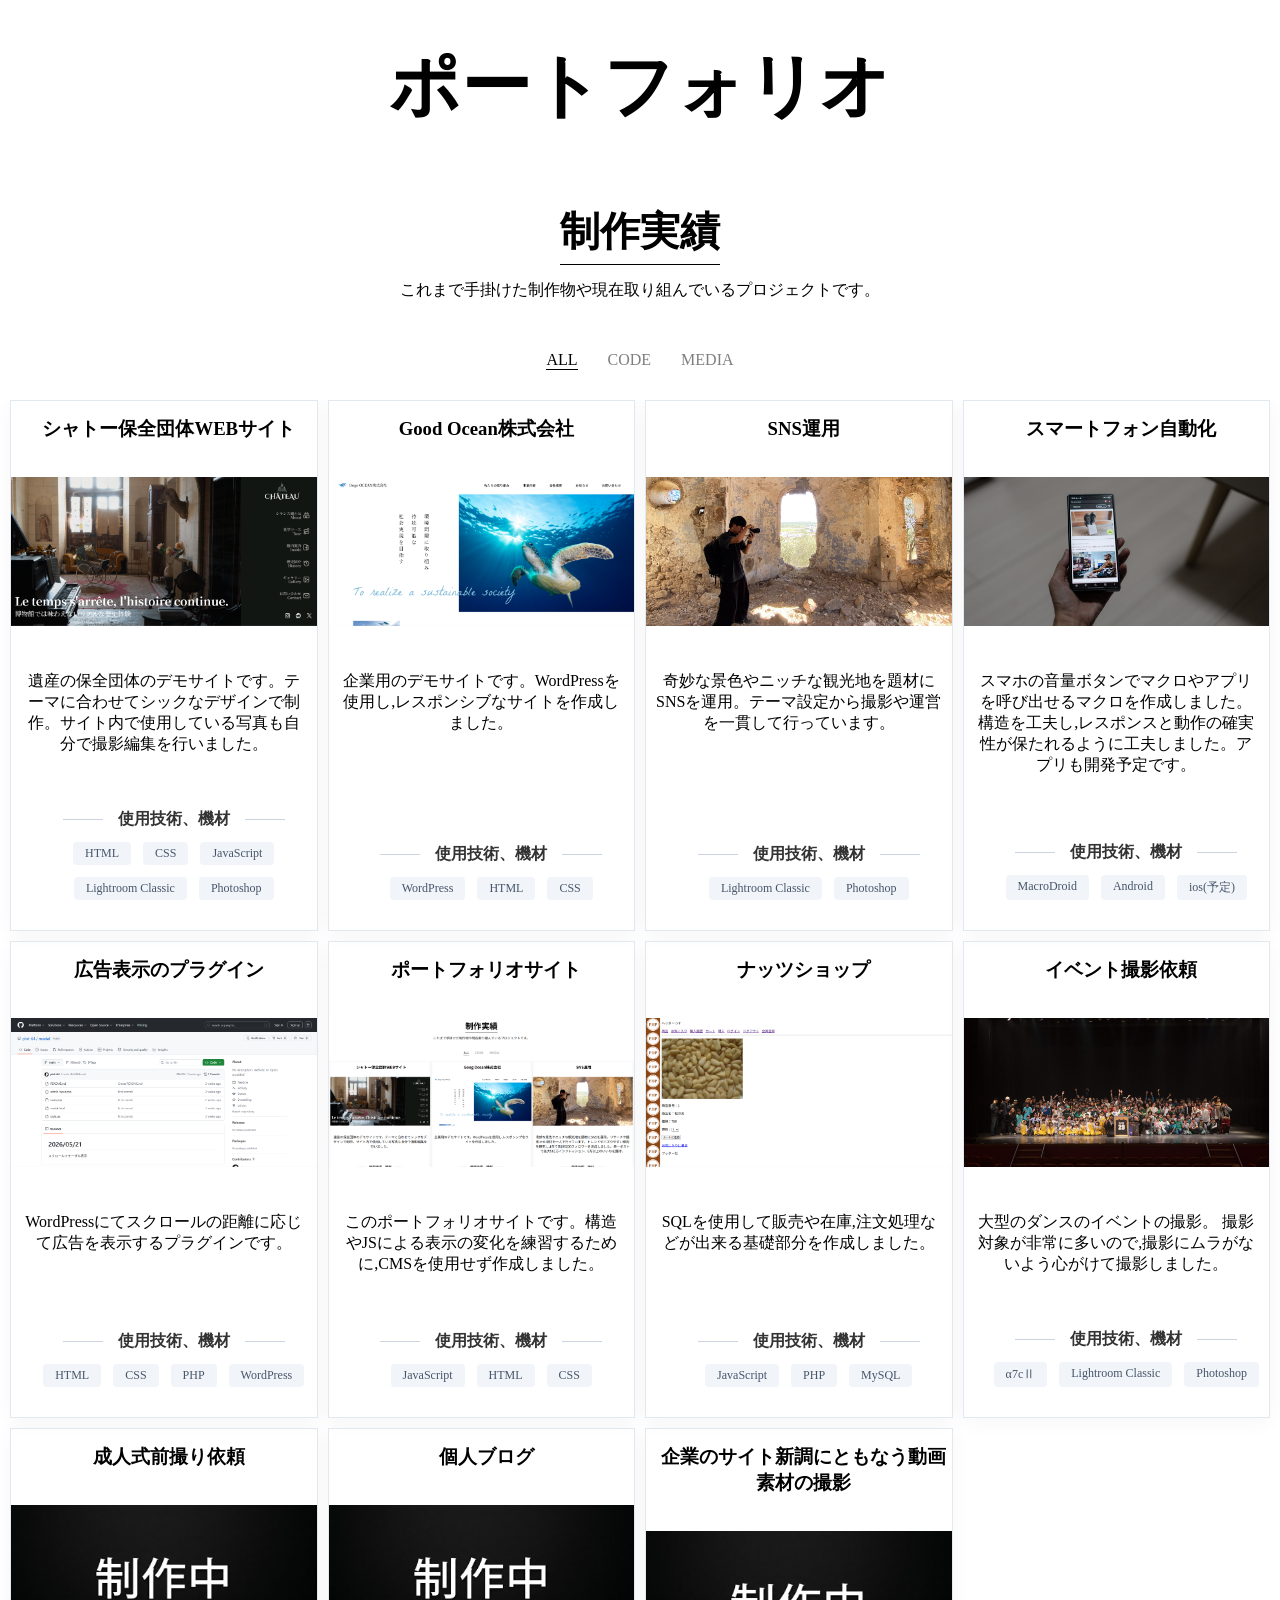
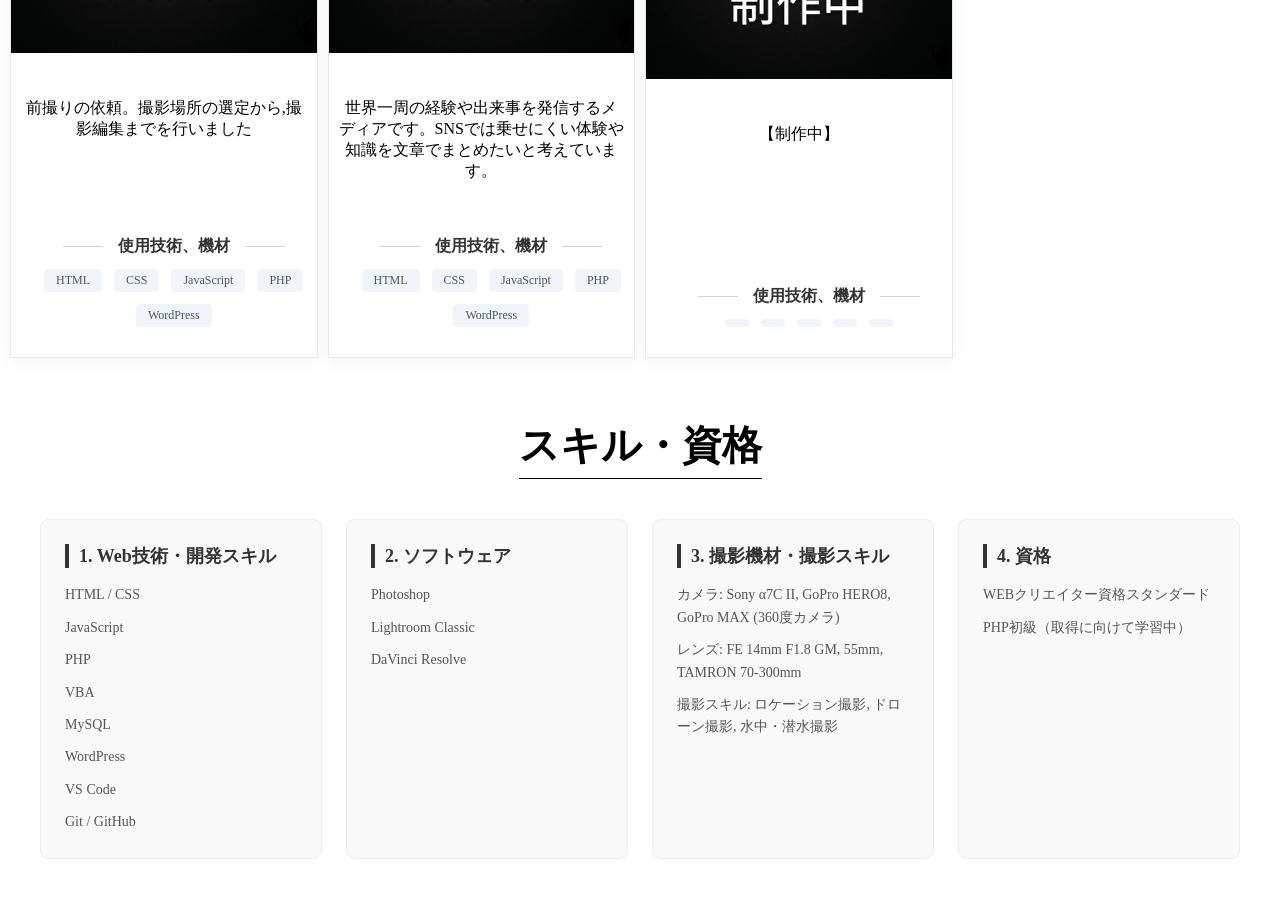
==== index.html @ 8b58122e "k" ====
<!DOCTYPE html>
<html lang="ja">
<head>
  <meta charset="UTF-8">
  <meta name="viewport" content="width=device-width, initial-scale=1.0">
  <title>Document</title>
  <link rel="stylesheet" href="style.css">
  <script src="main.js" defer></script>
</head>
<body>
  <!----------------
      ヒーロー
  ----------------->
  <section class="hero">
    <h1>ポートフォリオ</h1>
  </section>
  <!----------------
      ワークス   .works
  ----------------->
  <section class="works">
    <h2>制作実績</h2>
    <p>これまで手掛けた制作物や現在取り組んでいるプロジェクトです。</p>
    <div class="works-container">


      <!-- ナビエリア --> 
      <nav>
        <ul>
          <li><button class="is-active" id="js-button-all" type="button">ALL</button></li>
          <li><button id="js-button-code" type="button">CODE</button></li>
          <li><button id="js-button-media" type="button">MEDIA</button></li>
        </ul>
      </nav>
  
  
      <!--ワークスアイテムエリア-->
      <!-- 将来的に一個変更したらすべての構造が変わるようにしてぇ 多分出来そう -->
       <!-- アーティクルの連続じゃなくて構造1つにそれぞれの情報代入方式 -->
      <div class="works-grid">
  
        <!-- ------------------------------------------- -->
        <article class="works-item js-code js-media">
          <h3 class="works-title">シャトー保全団体WEBサイト</h3>
          <img class="item-img" src="images/works/城保全.png" alt="">
          <div class="textbox">
            <p class="works-info">遺産の保全団体のデモサイトです。テーマに合わせてシックなデザインで制作。サイト内で使用している写真も自分で撮影編集を行いました。</p>
            <div class="tech-list">
              <h4 class="tech">使用技術、機材</h4>
              <ul>
                <li>HTML</li>
                <li>CSS</li>
                <li>JavaScript</li>
                <li>Lightroom Classic</li>
                <li>Photoshop</li>
              </ul>
            </div>
          </div>
          
          <div class="modal-box">
            <!-- タイトルがくる -->
            <ul class="links">
              <li><a href="https://moodle.work/~kamisaka/castle-homepage/">WEBサイト</a></li>
              <li><a href="https://github.com/plot-64/castle-homepage">GITHUB</a></li>
            </ul>
            <!-- 写真が来る -->
             <div class="modal-info">
              <h4>概要</h4>
              <p>遺産保護団体のデモサイトを作成しました。サイドバーを大きく動かすデザインや,内容に良く合うようシックなデザインを目指しました。</p>
              <h4>制作範囲</h4>
              <p>サイトのコンセプトから構造、デザインや素材の撮影編集まですべて一貫して行いました。構造やJSによる表示の変化を練習するために,CMSを使用せず作成しました。</p>
             </div>
          </div>
        </article>
        <!-- ------------------------------------------- -->
        <!-- ------------------------------------------- -->
        <article class="works-item js-code">
          <h3 class="works-title">Good Ocean株式会社</h3>
          <img class="item-img" src="images/works/GoodOcean.png" alt="">
          <div class="textbox">
            <p class="works-info">企業用のデモサイトです。WordPressを使用し,レスポンシブなサイトを作成しました。</p>
            <div class="tech-list">
              <h4 class="tech">使用技術、機材</h4>
              <ul>
                <li>WordPress</li>
                <li>HTML</li>
                <li>CSS</li>
              </ul>
            </div>
          </div>
          
          <div class="modal-box">
            <!-- タイトルがくる -->
            <ul class="links">
              <li><a href="https://moodle.work/~kamisaka/wp1/">WEBサイト</a></li>
            </ul>
            <!-- 写真が来る -->
            <div class="modal-info">
              <h4>概要</h4>
              <p>ワードプレスを用いて開発しました。</p>
            </div>
          </div>
        </article>
        <!-- ------------------------------------------- -->
        <!-- ------------------------------------------- -->
        <article class="works-item js-media">
          <h3 class="works-title">SNS運用</h3>
          <img class="item-img" src="images/works/SNS.jpg" alt="">
          <div class="textbox">
            <p class="works-info">奇妙な景色やニッチな観光地を題材にSNSを運用。テーマ設定から撮影や運営を一貫して行っています。</p>
            <div class="tech-list">
              <h4 class="tech">使用技術、機材</h4>
              <ul>
                <li>Lightroom Classic</li>
                <li>Photoshop</li>
              </ul>
            </div>
          </div>

          <div class="modal-box">
            <!-- タイトルがくる -->
            <ul class="links">
              <li><a href="https://x.com/ruins_777">X(旧Twitter)</a></li>
              <li><a href="https://www.instagram.com/ruins_777/">インスタグラム</a></li>
              <li><a href="https://www.reddit.com/user/ruins7777/">Reddit（海外圏）</a></li>
            </ul>
            <!-- 写真が来る -->
             <div class="modal-info">
              <h4>概要</h4>
              <p>奇妙な景色やニッチな観光地を題材にSNSを運用。リサーチや撮影から取材を一人で行っています。トレンドやバズりやすい傾向を研究し,1年で累計5000フォロワーを達成しました。単一ポストで最大581万インプレッション、6万以上のいいねを獲得。</p>
             </div>
          </div>
        </article>
        <!-- ------------------------------------------- -->
        <!-- ------------------------------------------- -->
        <article class="works-item js-code">
          <h3 class="works-title">スマートフォン自動化</h3>
          <img class="item-img" src="images/works/スマホ補助.jpg" alt="">
          <div class="textbox">
            <p class="works-info">スマホの音量ボタンでマクロやアプリを呼び出せるマクロを作成しました。構造を工夫し,レスポンスと動作の確実性が保たれるように工夫しました。アプリも開発予定です。</p>
            <div class="tech-list">
              <h4 class="tech">使用技術、機材</h4>
              <ul>
                <li>MacroDroid</li>
                <li>Android</li>
                <li>ios(予定)</li>
              </ul>
            </div>
          </div>

          <div class="modal-box">
            <!-- タイトルがくる -->
            <ul class="links">
              <li><a href="https://github.com/plot-64/android-custom-macro">GitHub</a></li>
            </ul>
            <!-- 写真が来る -->
             <div class="modal-info">
              <h4>概要</h4>
              <p>スマホの音量ボタンの組み合わせで様々な操作ができるマクロを作成しました。合計１４個の命令を設定できます。</p>
              <h4>開発動機</h4>
              <p>以前よりスマホの物理ボタンが音量のみに使われていることにもったいなさを感じていました。ちょうど学んでいたWEB開発での条件分岐や変数の知識を活かして改善できないかと考え作成しました。</p>
              <h4>開発のこだわった点</h4>
              <p>ボタンの押し込み回数を検知するのが非常に難しく、変数を用いながら構造を工夫して作成しました。また入力回数に応じて入力待機フレームを設定することで、レスポンスを劇的に向上させました。</p>
              <h4>今後の開発</h4>
              <p>全体的な挙動の安定化 また,MacroDroid依存からの脱却と、完全単体アプリとしてのストアリリースを目標に開発中です</p>
             </div>
          </div>
        </article>
        <!-- ------------------------------------------- -->
        <!-- ------------------------------------------- -->
        <article class="works-item js-code">
          <h3 class="works-title">広告表示のプラグイン</h3>
          <img class="item-img" src="images/works/広告.png" alt="">
          <div class="textbox">
            <p class="works-info">WordPressにてスクロールの距離に応じて広告を表示するプラグインです。</p>
            <div class="tech-list">
              <h4 class="tech">使用技術、機材</h4>
              <ul>
                <li>HTML</li>
                <li>CSS</li>
                <li>PHP</li>
                <li>WordPress</li>
              </ul>
            </div>
          </div>

          <div class="modal-box">
            <!-- タイトルがくる -->
            <ul class="links">
              <li><a href="https://github.com/plot-64/modal">GitHub</a></li>
            </ul>
            <!-- 写真が来る -->
             <div class="modal-info">
              <h4>概要</h4>
              <p>ワードプレスにて、スクロールした距離と連動して広告が表示されるプラグインです。二度表示されたりしないよう工夫して作成しました。</p>
             </div>
          </div>
        </article>
        <!-- ------------------------------------------- -->
        <!-- ------------------------------------------- -->
        <article class="works-item js-code js-media">
          <h3 class="works-title">ポートフォリオサイト</h3>
          <img class="item-img" src="images/works/ポートフォリオ.png" alt="">
          <div class="textbox">
            <p class="works-info">このポートフォリオサイトです。構造やJSによる表示の変化を練習するために,CMSを使用せず作成しました。</p>
            <div class="tech-list">
              <h4 class="tech">使用技術、機材</h4>
              <ul>
                <li>JavaScript</li>
                <li>HTML</li>
                <li>CSS</li>
              </ul>
            </div>
          </div>
          
          <div class="modal-box">
            <!-- タイトルがくる -->
            <ul class="links">
              <li><a href="https://moodle.work/~kamisaka/wp1/">WEBサイト</a></li>
            </ul>
            <!-- 写真が来る -->
            <div class="modal-info">
              <h4>概要</h4>
              <p>このポートフォリオサイトです。構造やJSによる表示の変化を練習するために,CMSを使用せず作成しました。ポップアップの構造を一つにまとめることで管理しやすいよう工夫しました。制作物が見やすいシンプルなデザインです。</p>
            </div>
          </div>
        </article>
        <!-- ------------------------------------------- -->
        <!-- ------------------------------------------- -->
        <article class="works-item js-code">
          <h3 class="works-title">ナッツショップ</h3>
          <img class="item-img" src="images/works/ナッツショップ.png" alt="">
          <div class="textbox">
            <p class="works-info">SQLを使用して販売や在庫,注文処理などが出来る基礎部分を作成しました。</p>
            <div class="tech-list">
              <h4 class="tech">使用技術、機材</h4>
              <ul>
                <li>JavaScript</li>
                <li>PHP</li>
                <li>MySQL</li>
              </ul>
            </div>
          </div>

          <div class="modal-box">
            <!-- タイトルがくる -->
            <ul class="links">
              <li><a href="https://moodle.work/~kamisaka/shop/chapter7/product.php">WEBサイト</a></li>
            </ul>
            <!-- 写真が来る -->
             <div class="modal-info">
              <h4>概要</h4>
              <p>販売や在庫,注文処理などが出来るサイトです。ログインの構造やカートなどユーザーに合わせて動きが変わるサイトの基礎です。</p>
            </div>
          </div>
        </article>
        <!-- ------------------------------------------- -->
        <!-- ------------------------------------------- -->
        <article class="works-item js-media">
          <h3 class="works-title">イベント撮影依頼</h3>
          <img class="item-img" src="images/works/イベント.jpg" alt="">
          <div class="textbox">
            <p class="works-info">大型のダンスのイベントの撮影。
              撮影対象が非常に多いので,撮影にムラがないよう心がけて撮影しました。</p>
            <div class="tech-list">
              <h4 class="tech">使用技術、機材</h4>
              <ul>
                <li>α7cⅡ</li>
                <li>Lightroom Classic</li>
                <li>Photoshop</li>
              </ul>
            </div>
          </div>

          <div class="modal-box">
            <!-- タイトルがくる -->
            <ul class="links">
              <li><a href="https://moodle.work/~kamisaka/shop/chapter7/product.php">X(旧Twitter)</a></li>
              <li><a href="https://moodle.work/~kamisaka/shop/chapter7/product.php">インスタグラム</a></li>
            </ul>
            <!-- 写真が来る -->
             <div class="modal-info">
              <h4>概要</h4>
              <p>ダンススタジオの発表会 撮影担当</p>
              <h4>工夫</h4>
              <p>参加者300人以上のイベントの撮影を一人で行いました。。なるべく全員に良い写真を届けるため2万枚以上撮影。Lrcにて大量に選定し偏りのないよう納品しました。質と量ともに好評いただき、別スタジオでの依頼も数件いただきました。</p>
              
             </div>
          </div>
        </article>
        <!-- ------------------------------------------- -->
        <!-- ------------------------------------------- -->
        <article class="works-item js-media">
          <h3 class="works-title">成人式前撮り依頼</h3>
          <img class="item-img" src="images/works/制作中.png" alt="">
          <div class="textbox">
            <p class="works-info">前撮りの依頼。撮影場所の選定から,撮影編集までを行いました</p>
            <div class="tech-list">
              <h4 class="tech">使用技術、機材</h4>
              <ul>
                <li>HTML</li>
                <li>CSS</li>
                <li>JavaScript</li>
                <li>PHP</li>
                <li>WordPress</li>
              </ul>
            </div>
          </div>

          <div class="modal-box">
            <!-- タイトルがくる -->
            <ul class="links">
              <li><a href="https://moodle.work/~kamisaka/shop/chapter7/product.php">WEBサイト</a></li>
            </ul>
            <!-- 写真が来る -->
             <div class="modal-info">
              <h4>概要</h4>
              <p></p>
             </div>
          </div>
        </article>
        <!-- ------------------------------------------- -->
        <!-- ------------------------------------------- -->
        <article class="works-item js-code js-media">
          <h3 class="works-title">個人ブログ</h3>
          <img class="item-img" src="images/works/制作中.png" alt="">
          <div class="textbox">
            <p class="works-info">世界一周の経験や出来事を発信するメディアです。SNSでは乗せにくい体験や知識を文章でまとめたいと考えています。</p>
            <div class="tech-list">
              <h4 class="tech">使用技術、機材</h4>
              <ul>
                <li>HTML</li>
                <li>CSS</li>
                <li>JavaScript</li>
                <li>PHP</li>
                <li>WordPress</li>
              </ul>
            </div>
          </div>

          <div class="modal-box">
            <!-- タイトルがくる -->
            <ul class="links">
              <li><a href="https://moodle.work/~kamisaka/shop/chapter7/product.php">X(旧Twitter)</a></li>
              <li><a href="https://moodle.work/~kamisaka/shop/chapter7/product.php">インスタグラム</a></li>
            </ul>
            <!-- 写真が来る -->
             <div class="modal-info">
              <h4>概要</h4>
              <p>制作中</p>
             </div>
          </div>
        </article>
        <!-- ------------------------------------------- -->
         <!-- ------------------------------------------- -->
        <article class="works-item js-media">
          <h3 class="works-title">企業のサイト新調にともなう動画素材の撮影</h3>
          <img class="item-img" src="images/works/制作中.png" alt="">
          <div class="textbox">
            <p class="works-info">【制作中】</p>
            <div class="tech-list">
              <h4 class="tech">使用技術、機材</h4>
              <ul>
                <li></li>
                <li></li>
                <li></li>
                <li></li>
                <li></li>
              </ul>
            </div>
          </div>

          <div class="modal-box">
            <!-- タイトルがくる -->
            <ul class="links">
              <li><a href="https://moodle.work/~kamisaka/shop/chapter7/product.php">X(旧Twitter)</a></li>
              <li><a href="https://moodle.work/~kamisaka/shop/chapter7/product.php">インスタグラム</a></li>
            </ul>
            <!-- 写真が来る -->
             <div class="modal-info">
              <h4>概要</h4>
              <p></p>
             </div>
          </div>
        </article>
        <!-- ------------------------------------------- -->
      </div>
      <!-- ------------------ -->
    </div>
  </section>


  <!----------------
      スキル
  ----------------->
  <section class="skills">
    <h2>スキル・資格</h2>

    <div class="skills-container">

      <div class="skills-item">
        <h3>1. Web技術・開発スキル</h3>
        <ul>
          <li>HTML / CSS</li>
          <li>JavaScript</li>
          <li>PHP</li>
          <li>VBA</li>
          <li>MySQL</li>
          <li>WordPress</li>
          <li>VS Code</li>
          <li>Git / GitHub</li>
        </ul>
      </div>

      <div class="skills-item">
        <h3>2. ソフトウェア</h3>
        <ul>
          <li>Photoshop</li>
          <li>Lightroom Classic</li>
          <li>DaVinci Resolve</li>
        </ul>
      </div>

      <div class="skills-item">
        <h3>3. 撮影機材・撮影スキル</h3>
        <ul>
          <li>カメラ: Sony α7C II, GoPro HERO8, GoPro MAX (360度カメラ)</li>
          <li>レンズ: FE 14mm F1.8 GM, 55mm, TAMRON 70-300mm</li>
          <li>撮影スキル: ロケーション撮影, ドローン撮影, 水中・潜水撮影</li>
        </ul>
      </div>

      <div class="skills-item">
        <h3>4. 資格</h3>
        <ul>
          <li>WEBクリエイター資格スタンダード</li>
          <li>PHP初級（取得に向けて学習中）</li>
        </ul>
      </div>
    </div>
  </section>






<!-- この中に入る -->





<!-- モーダル  情報が入るよ～ -->
<dialog id="js-modal">
    <div class="modal-inner">
      <button id="js-modal-close" type="button">×</button>
      <div id="js-modal-content"><!-- この中に入る --></div>
    </div>
  </dialog>

</body>
</html>
---- style.css ----
/*==================
        全体
====================*/
/* 全部ゆっくり変化でいいやろ */
/* * {
  transition: 1s;
} だめでした*/
/* ボックスの計算 */
*,
*::before,
*::after {
  box-sizing: border-box;
}

/* 余白削除 */
* {
  margin: 0;
  padding: 0;
}

/* 写真は親要素からはみ出ない */
img,
video {
  max-width: 100%;
  height: auto;
  display: block;
}

/* いろんなスタイルとか装飾はいらねー */
/* リストの点（・）を消す */
ul,
ol {
  list-style: none;
}

/* リンクの下線を消し、文字色を親要素に合わせる */
a {
  text-decoration: none;
  color: inherit;
}

/* ボタンのデフォルトの枠線や背景を消す */
button {
  background-color: transparent;
  border: none;
  cursor: pointer;
  outline: none;
  font: inherit; /* 親要素のフォントを継承 */
}

section {
  margin: 0 10px; /*全部に当てたいからセクションで*/
}


h2 {
  font-size: 40px;
}

/* モーダル表示中 背景スクロールを禁止 */
body.no-scroll {
  overflow: hidden;
}
/*==================
        ヒーロー
====================*/
.hero h1 {
  font-size: clamp(10px, 12vw, 70px); /*わぉ便利*/
  text-align: center;
  margin-top: 40px;
  margin-bottom: 70px;
  
}
/*=========================
        ワークス   .works
==========================*/

/* 構造 */
.works {text-align: center;}
.works img {
  width: 100%;
  aspect-ratio: 39 / 19;
  object-fit: cover;
  border-bottom: #e2e8f0;
}
.works h2 {
  display: inline-block;
  border-bottom: 1px solid;
  padding-bottom: 5px;
  text-align: center;
}

.works p {
  text-align: center;
  padding-top: 15px;
  padding-bottom: 30px;
}
.works-item .tech-list {
  margin-top: auto;
}
.works article .tech-list ul{
  display: flex;
  justify-content: center;
  flex-wrap: wrap;
  gap: 12px;
  margin-top: 10px;
  margin-bottom: 20px;
}
.works article .tech-list ul li{
  background-color: #f1f5f9; /* ごく薄いグレーの背景色 */
  padding: 4px 12px;         /* 上下4px、左右12pxの内側余白 */
  border-radius: 4px;         /* 角の軽い丸み */
  font-size: 12px;           /* 文字の大きさ */
  color: #475569;            /* 文字の色（少し薄い黒） */
}
/*--------------
     ナビ
--------------*/
/* ナビデザイン */
.works nav {
  position: sticky;
  top: 0;
  z-index: 100;
  background-color: rgb(255 255 255 / 95%);
  padding-top: 20px;
  padding-bottom: 20px;
}
.works nav ul {
  display: flex;
  gap: 30px;
  justify-content: center;
  padding-bottom: 10px;
}
/* 押されていると濃くする */
.works nav ul button {
  opacity: 0.5;
  border-bottom: none;
}
.works nav ul button.is-active {
  opacity: 1;
  border-bottom: 1px solid;
}
/*--------------
     グリッド
--------------*/
/* works-gridデザイン */
article {
  border: 1px solid #e2e8f0;
}
.works-grid {
  display: grid;
  grid-template-columns: repeat(auto-fit, minmax(300px, 1fr)); 
  gap: 10px;
}


.works-item {
  display: flex;
  flex-direction: column;
  flex-grow: 1;
}
/* 一覧で詳細を隠そう */
.works-item .modal-box {
  display: none;
}
/* カーソル合わせたら～ */
article:hover {
  background-color: #efefef;
  /* 上に3px移動させる */
  transform: translateY(-3px);
  /* 浮いた分、影を強く・広くする */
  box-shadow: 0 8px 15px rgba(0, 0, 0, 0.2);
  transition: 0.2s;
}
/* item設定 */
.works-item {
  box-shadow: 0 4px 20px rgba(0, 0, 0, 0.04);
  gap: 20px;
}
.works-item h3 {
  margin: 15px 0 15px 10px;
}
article h4 {
  font-size: 16px;
  font-weight: bold;
  color: #333;
  margin-top: 24px;
  margin-bottom: 12px;
  text-align: center;

  /* 擬似要素を使って左右に線を配置する設定 */
  display: flex;
  align-items: center;
  justify-content: center;
  gap: 15px; /* 文字と線の間の隙間 */
}

/* 左右の線の共通デザイン */
article h4::before,
article h4::after {
  content: "";
  height: 1px;
  width: 40px; /* 線の長さ（お好みで調整してください） */
  background-color: #cbd5e1; /* 線の色（薄いグレー） */
}
.works-item .textbox {
  display: flex;
  flex-direction: column;
  flex-grow: 1;
  padding: 10px;
  height: 100%;
}

/*==================
ポップアップ
====================*/
/* タイトルとボタンを包むヘッダー枠 */
#js-modal-content .modal-header {
  padding-top: 30px;
}
#js-modal-content .modal-header {
  display: flex;
  justify-content: space-between; /* タイトルを左、ボタンを右詰めに配置 */
  align-items: center;            /* 上下の中心線を揃える */
  padding-bottom: 20px;            /* 画像との間の余白 */
  position: sticky;
  top: 0;
  background-color: #fff;
}

/* ヘッダー内部の余白をリセット */
#js-modal-content .modal-header .works-title,
#js-modal-content .modal-header .links {
  margin: 0;
}


dialog #js-modal-close {
  position: absolute;
  left: -50px;
  font-size: 30px;
  color: rgba(255, 255, 255, 0.9);
}




/* ポップアップ本体 */
dialog {
  border: none;
  padding: 0;
  /* 左右を大きく開けるために、最大幅を狭めに設定 */
  width: 70%;
  overflow: visible; /*コレないと✗きえる はみ出ても表示するためのやつ*/

  /* 画面中央に配置 */
  margin: auto;
  box-shadow: 0 10px 40px rgba(0, 0, 0, 0.3);
}

/* ポップアップが開いたときの背後の背景（暗幕） */
dialog::backdrop {
  /* 背景をより暗く（75%の黒透明） */
  background-color: rgba(0, 0, 0, 0.5);
}

#js-modal-content h3 {
  font-size: 20px;
  margin-left: 10px;
}


#js-modal-content {
  max-height: 90vh;    /* 画面の高さの70%を最大値とする */
  overflow-y: auto;    /* 縦方向にはみ出た場合のみスクロールバーを出す */
  padding-right: 5px;  /* スクロールバーと文字が被らないための微調整 */
  padding-left: 5px;   /*気持ち悪いから反対も隙間開けよう*/
}

/* ミニタイトルデザ */
#js-modal-content h4 {
  font-size: 16px;
  font-weight: bold;
  color: #333;
  border-left: 4px solid #333;
  padding-left: 8px;
  margin-top: 24px;
  margin-bottom: 12px;
}

/* 上部 リンクボタン */
.links {
  display: flex;
  gap: 15px;               /* ボタンとボタンの間の隙間 */
  justify-content: center; /* ボタンを中央寄せにする設定 */
  margin-top: 20px;        /* 上のコンテンツとの余白 */
  
}

.links a {
  display: block;
  padding: 10px 24px;       /* 上下・左右の内側の余白 */
  background-color: #333;   /* ボタンの背景色（環境に合わせて変更してください） */
  color: #fff;              /* 文字の色 */
  border-radius: 6px;       /* ボタンの角の丸み */
  font-size: 14px;          /* 文字の大きさ */
  text-align: center;       /* 文字を中央に配置 */
  min-width: 120px;         /* ボタンの最小の横幅 */
}

.links a:hover {
  background-color: #555;   /* ホバー時に少し明るいグレーに変化 */
}

/* 画像のサイズと下の余白 */
#js-modal-content img {
  width: 100%;
  margin-bottom: 20px;            /* 詳細文との間の余白 */
}

#js-modal-content .tech-list {
  margin-top: 10px;
}
#js-modal-content .tech-list ul {
  display: flex;
  gap: 15px;
  margin-bottom: 40px;
  
}
/* デザイン */
#js-modal-content .tech-list ul li{
  background-color: #f1f5f9; /* ごく薄いグレーの背景色 */
  padding: 4px 12px;         /* 上下4px、左右12pxの内側余白 */
  border-radius: 4px;         /* 角の軽い丸み */
  font-size: 12px;           /* 文字の大きさ */
  color: #475569;            /* 文字の色（少し薄い黒） */
}

.tech-list,.modal-info,.modal-header h3 {
  padding-left: 20px;
}

/*==================
       スキル
====================*/
.skills {
  text-align: center;
}
.skills .skills-item {
  text-align: left;
}
.skills h2 {
  display: inline-block;
  border-bottom: 1px solid;
  padding-bottom: 5px;
  text-align: center;
}




.skills {
  margin-top: 60px;    /* 上のセクションとの間隔 */
  margin-bottom: 60px; /* 下の要素との間隔 */
}

/* タイトルの装飾（制作実績のh2に合わせる、必要に応じて調整） */
.skills h2 {
  text-align: center;
  margin-bottom: 40px;
}

/* 4つのカードを並べる枠（グリッドレイアウト） */
.skills-container {
  display: grid;
  /* 画面幅に合わせて最小280pxの幅で並べる。はみ出るなら自動で折り返す */
  grid-template-columns: repeat(auto-fit, minmax(280px, 1fr));
  gap: 24px; /* カードとカードの間の隙間 */
  max-width: 1200px; /* 全体の最大幅（worksのコンテナと揃えるのがおすすめ） */
  margin: 0 auto;    /* 中央寄せ */
}

/* 各スキルカードの箱 */
.skills-item {
  background-color: #f9f9f9; /* ほんのり明るい背景色 */
  border: 1px solid #eee;    /* 目立ちすぎない薄い枠線 */
  border-radius: 8px;        /* 角を少し丸める */
  padding: 24px;             /* 箱の内側の余白 */
}

/* マウスを乗せたときに少しだけカードを浮かせる（任意） */
.skills-item:hover {
  background-color: #fff;
  border-color: #ccc;
  box-shadow: 0 4px 12px rgba(0, 0, 0, 0.05);
}

/* カード内のタイトル（見出し3） */
.skills-item h3 {
  font-size: 18px;
  font-weight: bold;
  color: #333;
  border-left: 4px solid #333; /* 左側に太い縦線を入れるアクセント */
  padding-left: 10px;          /* 縦線と文字の間の隙間 */
  margin-bottom: 16px;         /* タイトルと箇条書きの間の隙間 */
}

/* 箇条書きリスト全体 */
.skills-item ul {
  display: flex;
  flex-direction: column;
  gap: 10px; /* リスト項目ごとの上下の間隔 */
}

/* リストの各項目 */
.skills-item li {
  font-size: 14px;
  color: #555;
  line-height: 1.6; /* 行間を広げて読みやすく */
}
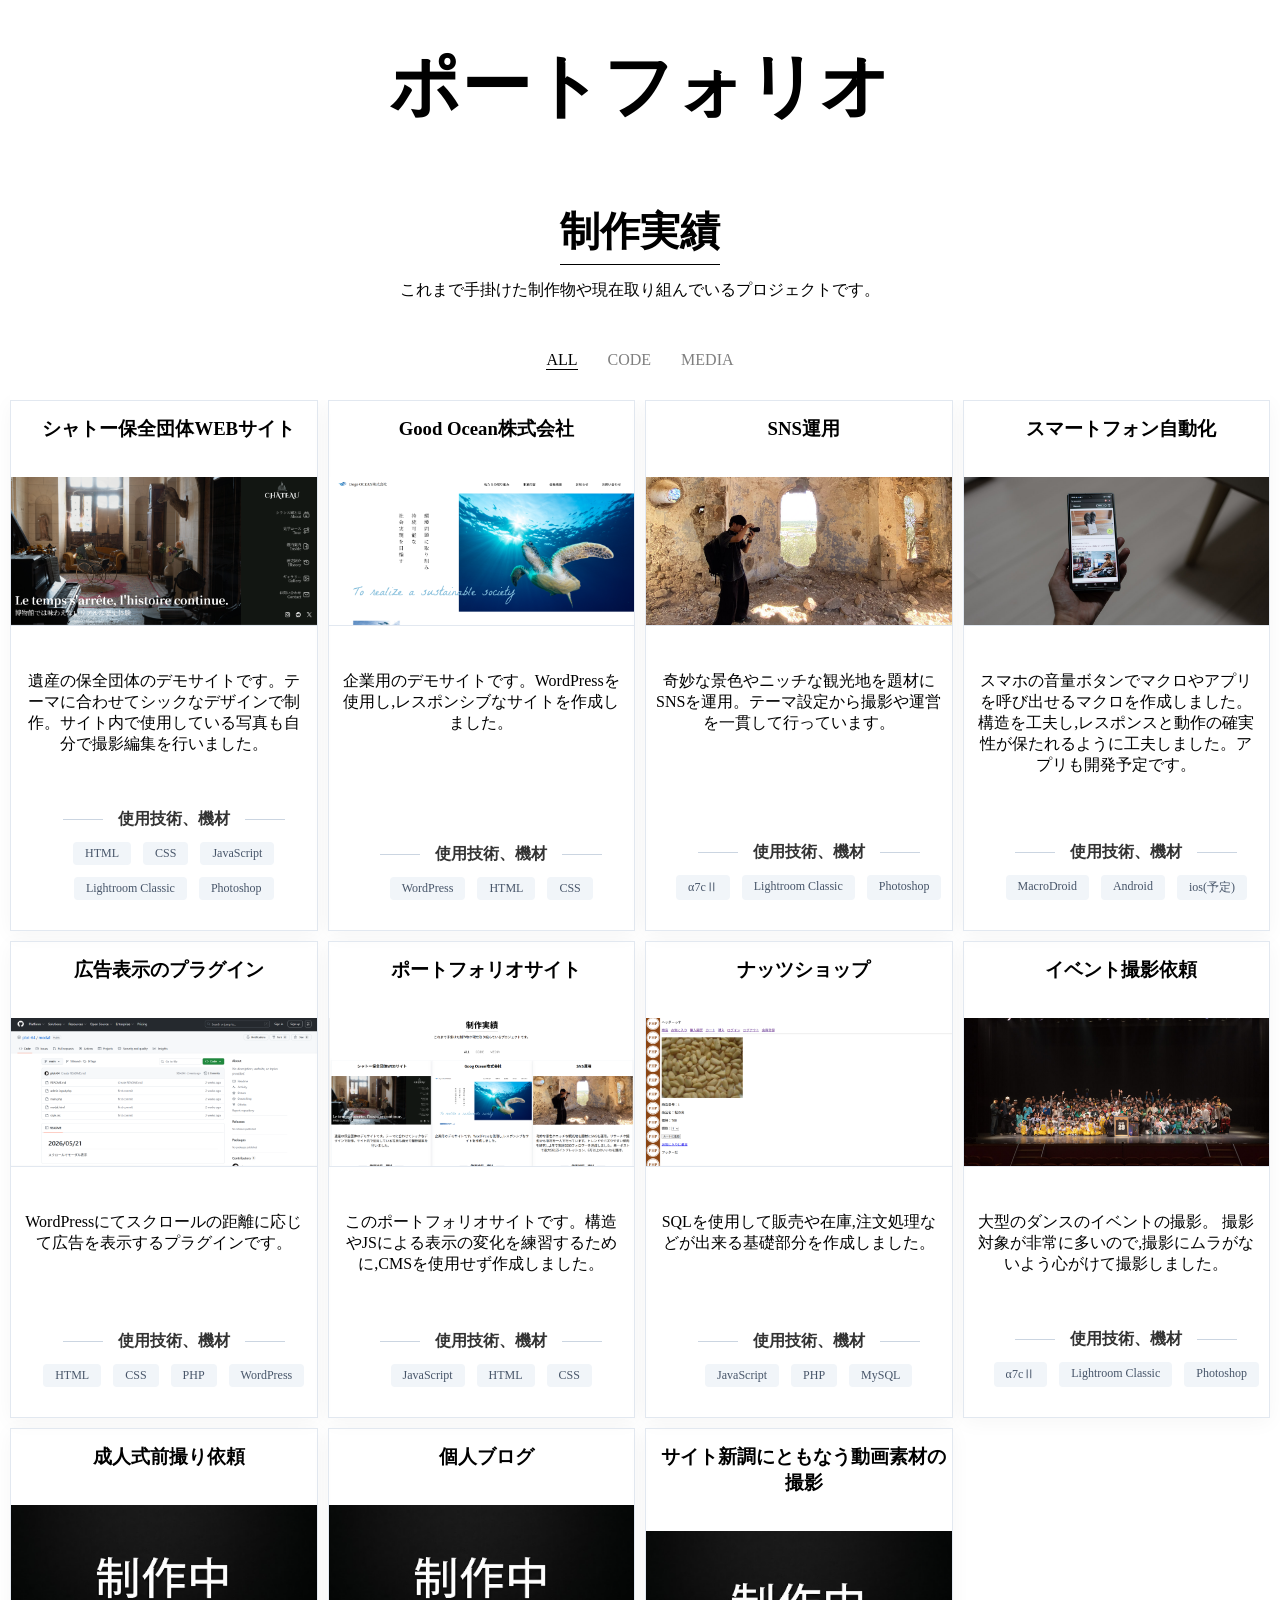
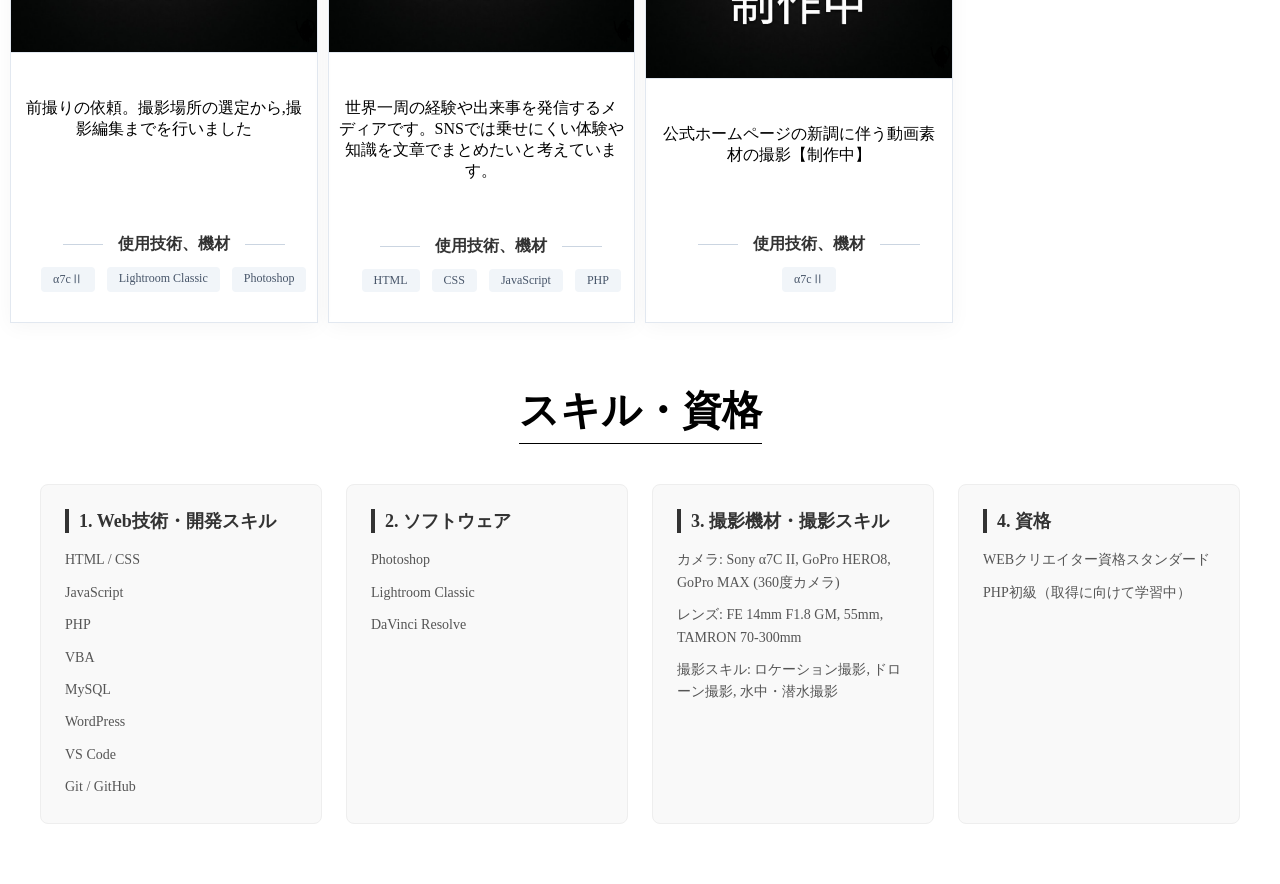
==== commit 01efc2c4: "ok" ====
--- a/index.html
+++ b/index.html
@@ -110,6 +110,7 @@
             <div class="tech-list">
               <h4 class="tech">使用技術、機材</h4>
               <ul>
+                <li>α7cⅡ</li>
                 <li>Lightroom Classic</li>
                 <li>Photoshop</li>
               </ul>
@@ -274,8 +275,7 @@
           <div class="modal-box">
             <!-- タイトルがくる -->
             <ul class="links">
-              <li><a href="https://moodle.work/~kamisaka/shop/chapter7/product.php">X(旧Twitter)</a></li>
-              <li><a href="https://moodle.work/~kamisaka/shop/chapter7/product.php">インスタグラム</a></li>
+              <li><a href="">X(旧Twitter)</a></li>
             </ul>
             <!-- 写真が来る -->
              <div class="modal-info">
@@ -297,42 +297,39 @@
             <div class="tech-list">
               <h4 class="tech">使用技術、機材</h4>
               <ul>
+                <li>α7cⅡ</li>
+                <li>Lightroom Classic</li>
+                <li>Photoshop</li>
+              </ul>
+            </div>
+          </div>
+
+          <div class="modal-box">
+            <!-- タイトルがくる -->
+            <ul class="links">
+              <li><a href="https://moodle.work/~kamisaka/shop/chapter7/product.php">WEBサイト</a></li>
+            </ul>
+            <!-- 写真が来る -->
+             <div class="modal-info">
+              <h4>概要</h4>
+              <p></p>
+             </div>
+          </div>
+        </article>
+        <!-- ------------------------------------------- -->
+        <!-- ------------------------------------------- -->
+        <article class="works-item js-code js-media">
+          <h3 class="works-title">個人ブログ</h3>
+          <img class="item-img" src="images/works/制作中.png" alt="">
+          <div class="textbox">
+            <p class="works-info">世界一周の経験や出来事を発信するメディアです。SNSでは乗せにくい体験や知識を文章でまとめたいと考えています。</p>
+            <div class="tech-list">
+              <h4 class="tech">使用技術、機材</h4>
+              <ul>
                 <li>HTML</li>
                 <li>CSS</li>
                 <li>JavaScript</li>
                 <li>PHP</li>
-                <li>WordPress</li>
-              </ul>
-            </div>
-          </div>
-
-          <div class="modal-box">
-            <!-- タイトルがくる -->
-            <ul class="links">
-              <li><a href="https://moodle.work/~kamisaka/shop/chapter7/product.php">WEBサイト</a></li>
-            </ul>
-            <!-- 写真が来る -->
-             <div class="modal-info">
-              <h4>概要</h4>
-              <p></p>
-             </div>
-          </div>
-        </article>
-        <!-- ------------------------------------------- -->
-        <!-- ------------------------------------------- -->
-        <article class="works-item js-code js-media">
-          <h3 class="works-title">個人ブログ</h3>
-          <img class="item-img" src="images/works/制作中.png" alt="">
-          <div class="textbox">
-            <p class="works-info">世界一周の経験や出来事を発信するメディアです。SNSでは乗せにくい体験や知識を文章でまとめたいと考えています。</p>
-            <div class="tech-list">
-              <h4 class="tech">使用技術、機材</h4>
-              <ul>
-                <li>HTML</li>
-                <li>CSS</li>
-                <li>JavaScript</li>
-                <li>PHP</li>
-                <li>WordPress</li>
               </ul>
             </div>
           </div>
@@ -353,18 +350,14 @@
         <!-- ------------------------------------------- -->
          <!-- ------------------------------------------- -->
         <article class="works-item js-media">
-          <h3 class="works-title">企業のサイト新調にともなう動画素材の撮影</h3>
+          <h3 class="works-title">サイト新調にともなう動画素材の撮影</h3>
           <img class="item-img" src="images/works/制作中.png" alt="">
           <div class="textbox">
-            <p class="works-info">【制作中】</p>
-            <div class="tech-list">
-              <h4 class="tech">使用技術、機材</h4>
-              <ul>
-                <li></li>
-                <li></li>
-                <li></li>
-                <li></li>
-                <li></li>
+            <p class="works-info">公式ホームページの新調に伴う動画素材の撮影【制作中】</p>
+            <div class="tech-list">
+              <h4 class="tech">使用技術、機材</h4>
+              <ul>
+                <li>α7cⅡ</li>
               </ul>
             </div>
           </div>
@@ -388,6 +381,7 @@
     </div>
   </section>
 
+  <!-- 他の撮影実績もあとで追加 -->
 
   <!----------------
       スキル
--- a/style.css
+++ b/style.css
@@ -81,7 +81,7 @@
   width: 100%;
   aspect-ratio: 39 / 19;
   object-fit: cover;
-  border-bottom: #e2e8f0;
+  border-bottom: 1px solid #e2e8f0;
 }
 .works h2 {
   display: inline-block;
@@ -106,12 +106,13 @@
   margin-top: 10px;
   margin-bottom: 20px;
 }
+/* でざいん */
 .works article .tech-list ul li{
-  background-color: #f1f5f9; /* ごく薄いグレーの背景色 */
-  padding: 4px 12px;         /* 上下4px、左右12pxの内側余白 */
-  border-radius: 4px;         /* 角の軽い丸み */
-  font-size: 12px;           /* 文字の大きさ */
-  color: #475569;            /* 文字の色（少し薄い黒） */
+  background-color: #f1f5f9;
+  padding: 4px 12px;
+  border-radius: 4px;
+  font-size: 12px;
+  color: #475569;
 }
 /*--------------
      ナビ
@@ -168,7 +169,6 @@
   background-color: #efefef;
   /* 上に3px移動させる */
   transform: translateY(-3px);
-  /* 浮いた分、影を強く・広くする */
   box-shadow: 0 8px 15px rgba(0, 0, 0, 0.2);
   transition: 0.2s;
 }
@@ -249,7 +249,7 @@
 dialog {
   border: none;
   padding: 0;
-  /* 左右を大きく開けるために、最大幅を狭めに設定 */
+
   width: 70%;
   overflow: visible; /*コレないと✗きえる はみ出ても表示するためのやつ*/
 
@@ -258,9 +258,7 @@
   box-shadow: 0 10px 40px rgba(0, 0, 0, 0.3);
 }
 
-/* ポップアップが開いたときの背後の背景（暗幕） */
 dialog::backdrop {
-  /* 背景をより暗く（75%の黒透明） */
   background-color: rgba(0, 0, 0, 0.5);
 }
 
@@ -271,10 +269,10 @@
 
 
 #js-modal-content {
-  max-height: 90vh;    /* 画面の高さの70%を最大値とする */
-  overflow-y: auto;    /* 縦方向にはみ出た場合のみスクロールバーを出す */
-  padding-right: 5px;  /* スクロールバーと文字が被らないための微調整 */
-  padding-left: 5px;   /*気持ち悪いから反対も隙間開けよう*/
+  max-height: 90vh;
+  overflow-y: auto;
+  padding-right: 5px;
+  padding-left: 5px;
 }
 
 /* ミニタイトルデザ */
@@ -291,31 +289,31 @@
 /* 上部 リンクボタン */
 .links {
   display: flex;
-  gap: 15px;               /* ボタンとボタンの間の隙間 */
-  justify-content: center; /* ボタンを中央寄せにする設定 */
-  margin-top: 20px;        /* 上のコンテンツとの余白 */
+  gap: 15px; 
+  justify-content: center;
+  margin-top: 20px;
   
 }
 
 .links a {
   display: block;
-  padding: 10px 24px;       /* 上下・左右の内側の余白 */
-  background-color: #333;   /* ボタンの背景色（環境に合わせて変更してください） */
-  color: #fff;              /* 文字の色 */
-  border-radius: 6px;       /* ボタンの角の丸み */
-  font-size: 14px;          /* 文字の大きさ */
-  text-align: center;       /* 文字を中央に配置 */
-  min-width: 120px;         /* ボタンの最小の横幅 */
+  padding: 10px 24px;
+  background-color: #333; 
+  color: #fff;         
+  border-radius: 6px;      
+  font-size: 14px;
+  text-align: center;
+  min-width: 120px;
 }
 
 .links a:hover {
-  background-color: #555;   /* ホバー時に少し明るいグレーに変化 */
+  background-color: #555;
 }
 
 /* 画像のサイズと下の余白 */
 #js-modal-content img {
   width: 100%;
-  margin-bottom: 20px;            /* 詳細文との間の余白 */
+  margin-bottom: 20px;
 }
 
 #js-modal-content .tech-list {
@@ -329,11 +327,11 @@
 }
 /* デザイン */
 #js-modal-content .tech-list ul li{
-  background-color: #f1f5f9; /* ごく薄いグレーの背景色 */
-  padding: 4px 12px;         /* 上下4px、左右12pxの内側余白 */
-  border-radius: 4px;         /* 角の軽い丸み */
-  font-size: 12px;           /* 文字の大きさ */
-  color: #475569;            /* 文字の色（少し薄い黒） */
+  background-color: #f1f5f9;
+  padding: 4px 12px; 
+  border-radius: 4px;
+  font-size: 12px; 
+  color: #475569;
 }
 
 .tech-list,.modal-info,.modal-header h3 {
@@ -360,32 +358,30 @@
 
 
 .skills {
-  margin-top: 60px;    /* 上のセクションとの間隔 */
-  margin-bottom: 60px; /* 下の要素との間隔 */
-}
-
-/* タイトルの装飾（制作実績のh2に合わせる、必要に応じて調整） */
+  margin-top: 60px;
+  margin-bottom: 60px;
+}
+
+/* タイトルの装飾 */
 .skills h2 {
   text-align: center;
   margin-bottom: 40px;
 }
 
-/* 4つのカードを並べる枠（グリッドレイアウト） */
 .skills-container {
   display: grid;
-  /* 画面幅に合わせて最小280pxの幅で並べる。はみ出るなら自動で折り返す */
   grid-template-columns: repeat(auto-fit, minmax(280px, 1fr));
-  gap: 24px; /* カードとカードの間の隙間 */
-  max-width: 1200px; /* 全体の最大幅（worksのコンテナと揃えるのがおすすめ） */
-  margin: 0 auto;    /* 中央寄せ */
+  gap: 24px;
+  max-width: 1200px;
+  margin: 0 auto;
 }
 
 /* 各スキルカードの箱 */
 .skills-item {
-  background-color: #f9f9f9; /* ほんのり明るい背景色 */
-  border: 1px solid #eee;    /* 目立ちすぎない薄い枠線 */
-  border-radius: 8px;        /* 角を少し丸める */
-  padding: 24px;             /* 箱の内側の余白 */
+  background-color: #f9f9f9; 
+  border: 1px solid #eee;   
+  border-radius: 8px;      
+  padding: 24px;         
 }
 
 /* マウスを乗せたときに少しだけカードを浮かせる（任意） */
@@ -395,28 +391,24 @@
   box-shadow: 0 4px 12px rgba(0, 0, 0, 0.05);
 }
 
-/* カード内のタイトル（見出し3） */
+/* カード内のタイトル */
 .skills-item h3 {
   font-size: 18px;
   font-weight: bold;
   color: #333;
-  border-left: 4px solid #333; /* 左側に太い縦線を入れるアクセント */
-  padding-left: 10px;          /* 縦線と文字の間の隙間 */
-  margin-bottom: 16px;         /* タイトルと箇条書きの間の隙間 */
-}
-
-/* 箇条書きリスト全体 */
+  border-left: 4px solid #333;
+  padding-left: 10px;
+  margin-bottom: 16px;
+}
+
 .skills-item ul {
   display: flex;
   flex-direction: column;
-  gap: 10px; /* リスト項目ごとの上下の間隔 */
-}
-
-/* リストの各項目 */
+  gap: 10px;
+}
+
 .skills-item li {
   font-size: 14px;
   color: #555;
-  line-height: 1.6; /* 行間を広げて読みやすく */
-}
-
-
+  line-height: 1.6; 
+}
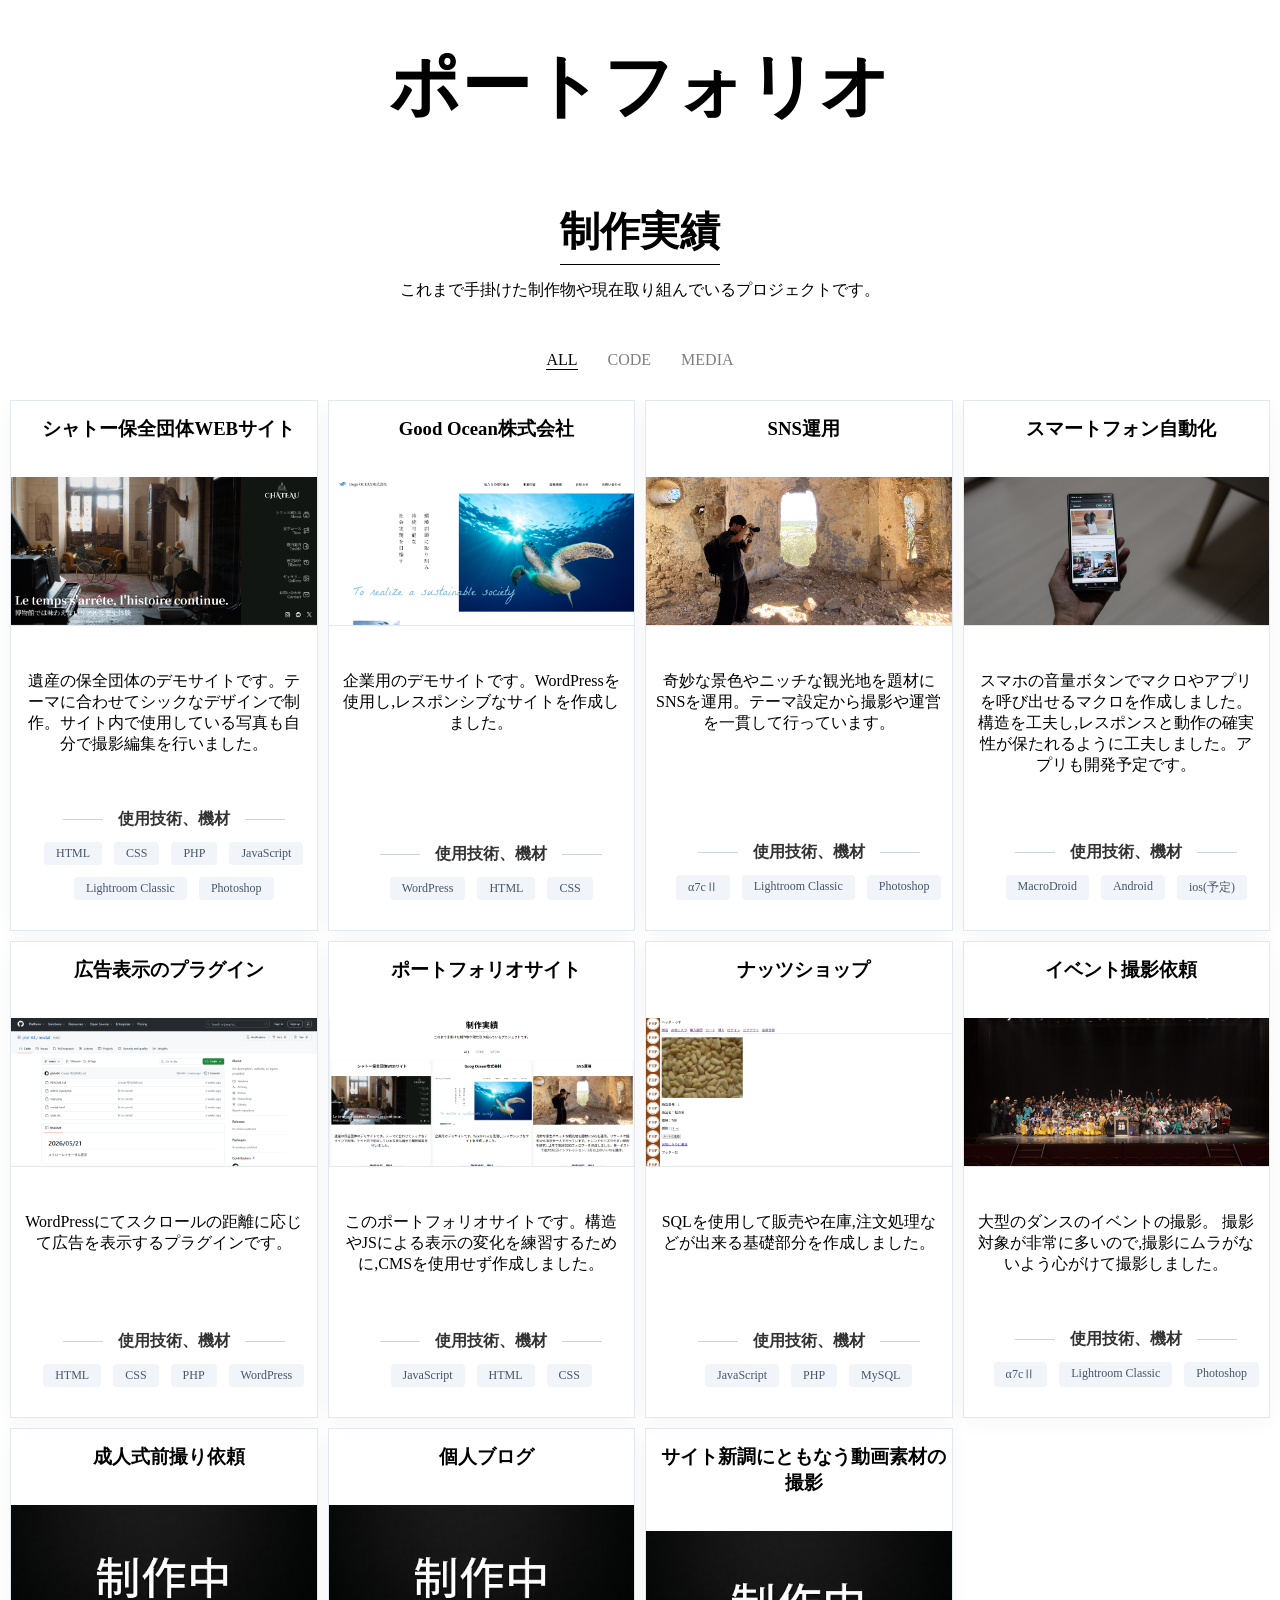
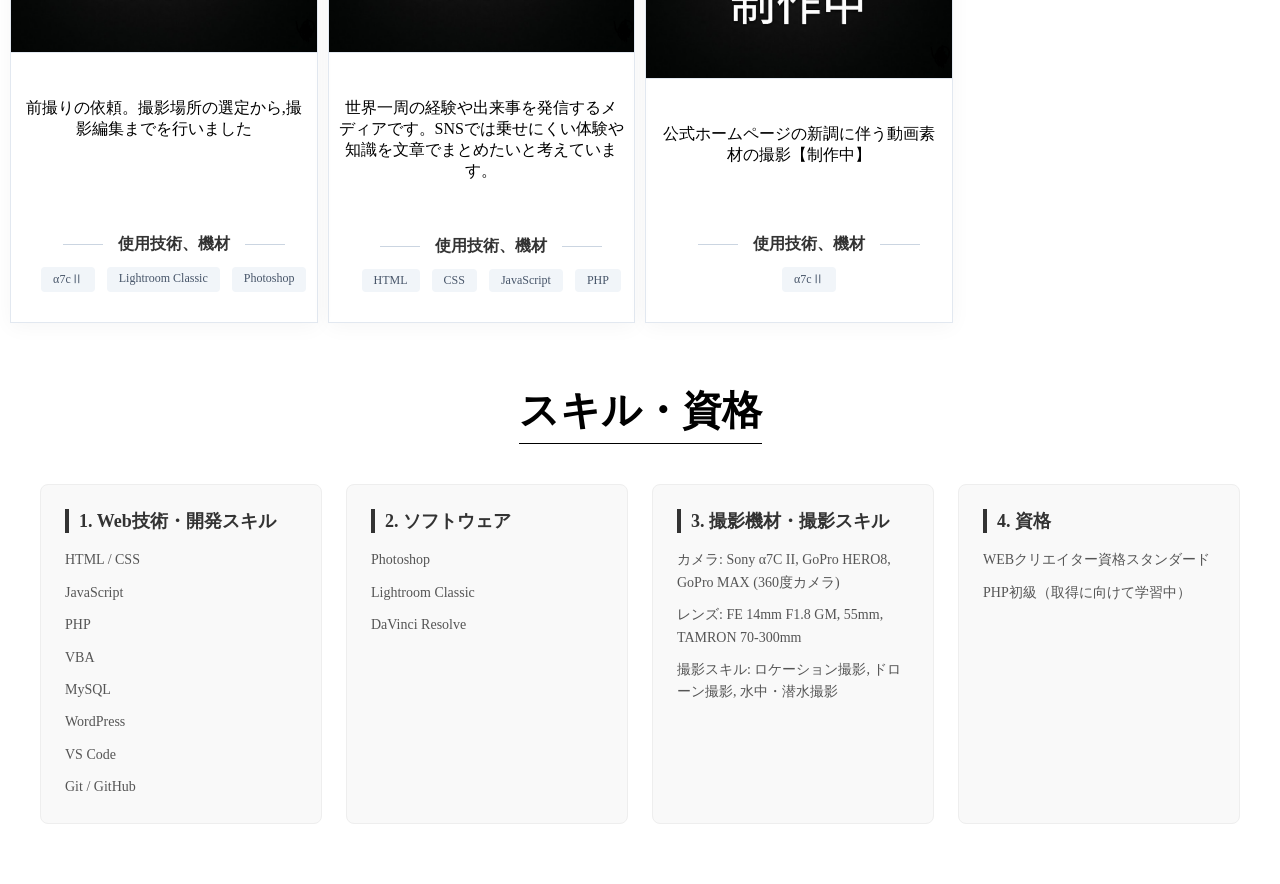
==== commit f96243ec: "修正" ====
--- a/index.html
+++ b/index.html
@@ -49,6 +49,7 @@
               <ul>
                 <li>HTML</li>
                 <li>CSS</li>
+                <li>PHP</li>
                 <li>JavaScript</li>
                 <li>Lightroom Classic</li>
                 <li>Photoshop</li>
@@ -67,7 +68,7 @@
               <h4>概要</h4>
               <p>遺産保護団体のデモサイトを作成しました。サイドバーを大きく動かすデザインや,内容に良く合うようシックなデザインを目指しました。</p>
               <h4>制作範囲</h4>
-              <p>サイトのコンセプトから構造、デザインや素材の撮影編集まですべて一貫して行いました。構造やJSによる表示の変化を練習するために,CMSを使用せず作成しました。</p>
+              <p>サイトのコンセプトから構造、デザインや素材の撮影編集まですべて一貫して行いました。PHPやJSによる表示の変化を練習するために,CMSを使用せず作成しました。</p>
              </div>
           </div>
         </article>
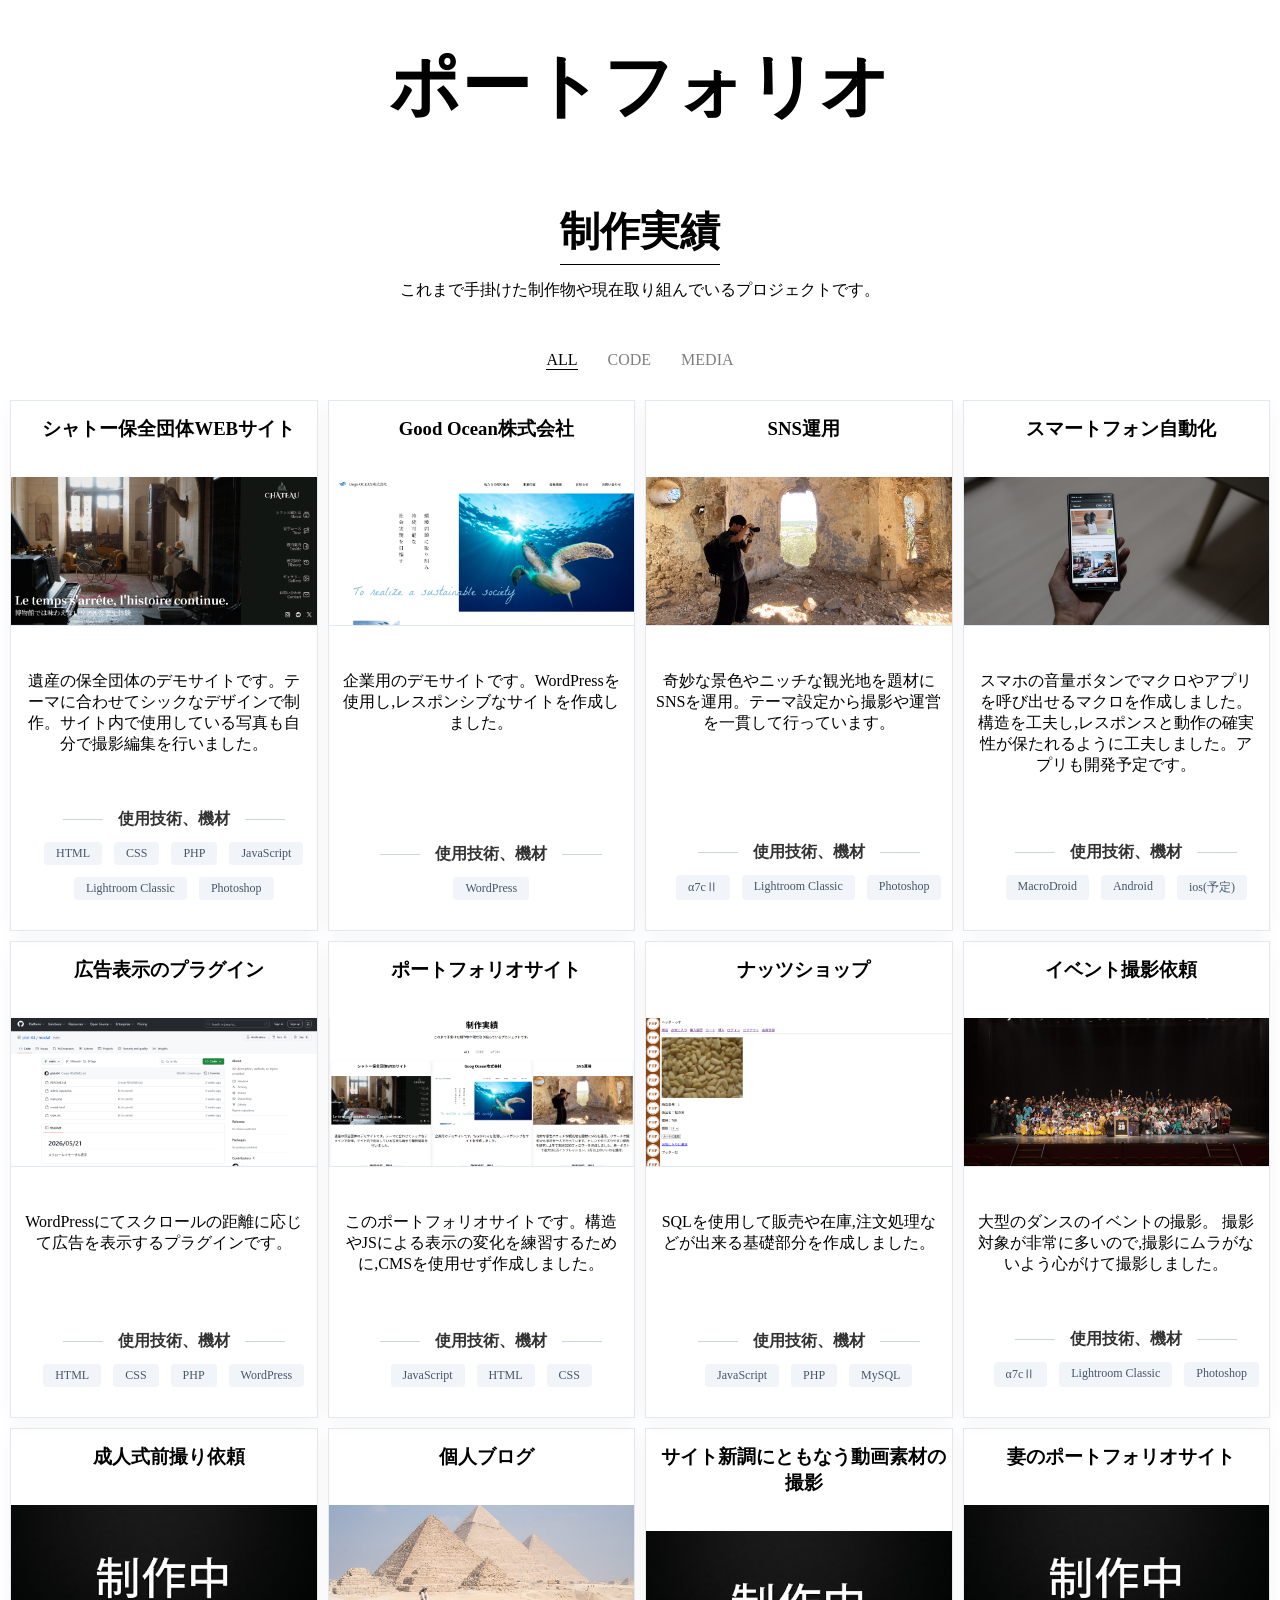
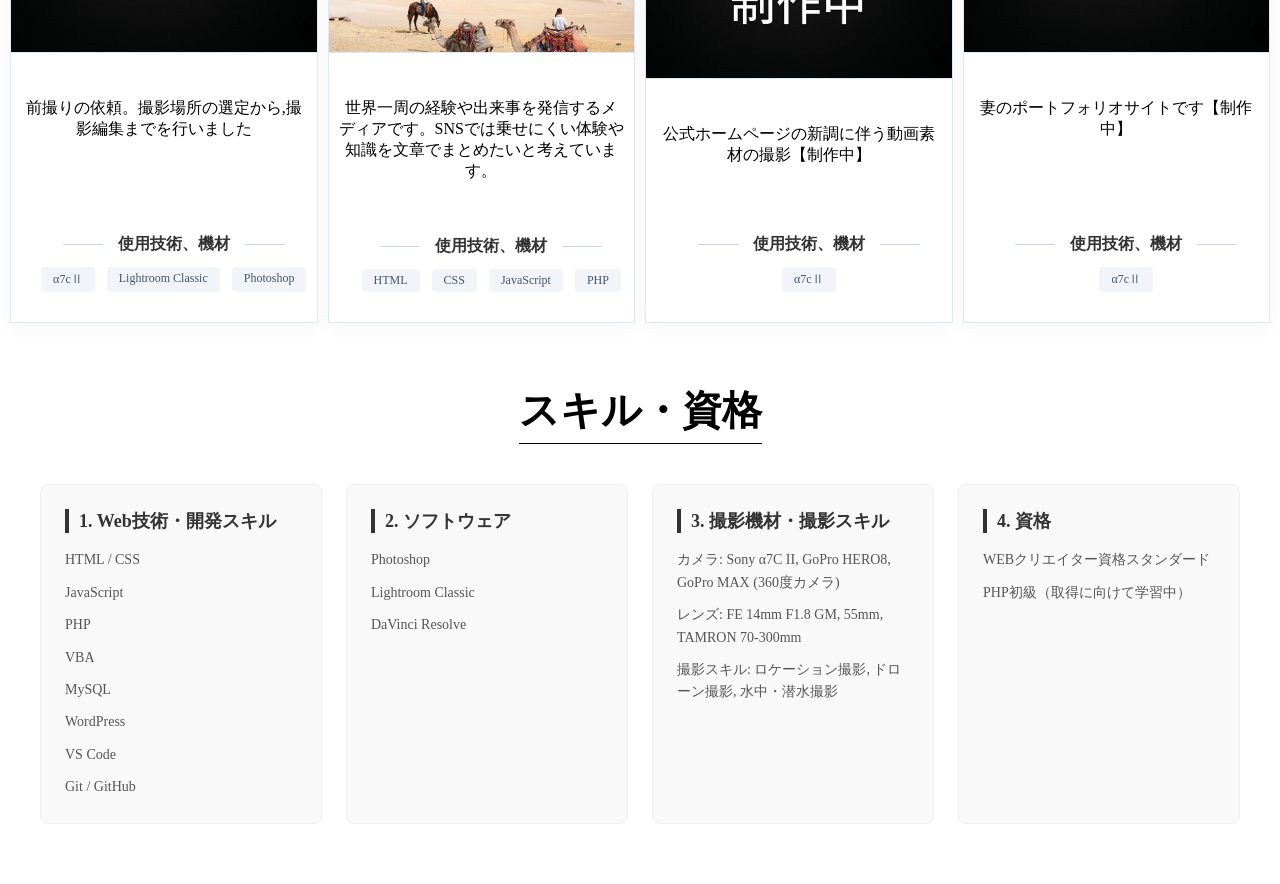
==== commit 0d2815df: "追加" ====
--- a/index.html
+++ b/index.html
@@ -69,6 +69,8 @@
               <p>遺産保護団体のデモサイトを作成しました。サイドバーを大きく動かすデザインや,内容に良く合うようシックなデザインを目指しました。</p>
               <h4>制作範囲</h4>
               <p>サイトのコンセプトから構造、デザインや素材の撮影編集まですべて一貫して行いました。PHPやJSによる表示の変化を練習するために,CMSを使用せず作成しました。</p>
+              <h4>機能</h4>
+              <p>JSでの動的デザイン　PHPでの予約フォーム　SQLでの予約管理(作成中)</p>
              </div>
           </div>
         </article>
@@ -83,8 +85,6 @@
               <h4 class="tech">使用技術、機材</h4>
               <ul>
                 <li>WordPress</li>
-                <li>HTML</li>
-                <li>CSS</li>
               </ul>
             </div>
           </div>
@@ -321,7 +321,7 @@
         <!-- ------------------------------------------- -->
         <article class="works-item js-code js-media">
           <h3 class="works-title">個人ブログ</h3>
-          <img class="item-img" src="images/works/制作中.png" alt="">
+          <img class="item-img" src="images/works/DSC09358.jpg" alt="">
           <div class="textbox">
             <p class="works-info">世界一周の経験や出来事を発信するメディアです。SNSでは乗せにくい体験や知識を文章でまとめたいと考えています。</p>
             <div class="tech-list">
@@ -368,6 +368,34 @@
             <ul class="links">
               <li><a href="https://moodle.work/~kamisaka/shop/chapter7/product.php">X(旧Twitter)</a></li>
               <li><a href="https://moodle.work/~kamisaka/shop/chapter7/product.php">インスタグラム</a></li>
+            </ul>
+            <!-- 写真が来る -->
+             <div class="modal-info">
+              <h4>概要</h4>
+              <p></p>
+             </div>
+          </div>
+        </article>
+        <!-- ------------------------------------------- -->
+         <!-- ------------------------------------------- -->
+        <article class="works-item js-media">
+          <h3 class="works-title">妻のポートフォリオサイト</h3>
+          <img class="item-img" src="images/works/制作中.png" alt="">
+          <div class="textbox">
+            <p class="works-info">妻のポートフォリオサイトです【制作中】</p>
+            <div class="tech-list">
+              <h4 class="tech">使用技術、機材</h4>
+              <ul>
+                <li>α7cⅡ</li>
+              </ul>
+            </div>
+          </div>
+
+          <div class="modal-box">
+            <!-- タイトルがくる -->
+            <ul class="links">
+              <li><a href="">X(旧Twitter)</a></li>
+              <li><a href="">インスタグラム</a></li>
             </ul>
             <!-- 写真が来る -->
              <div class="modal-info">
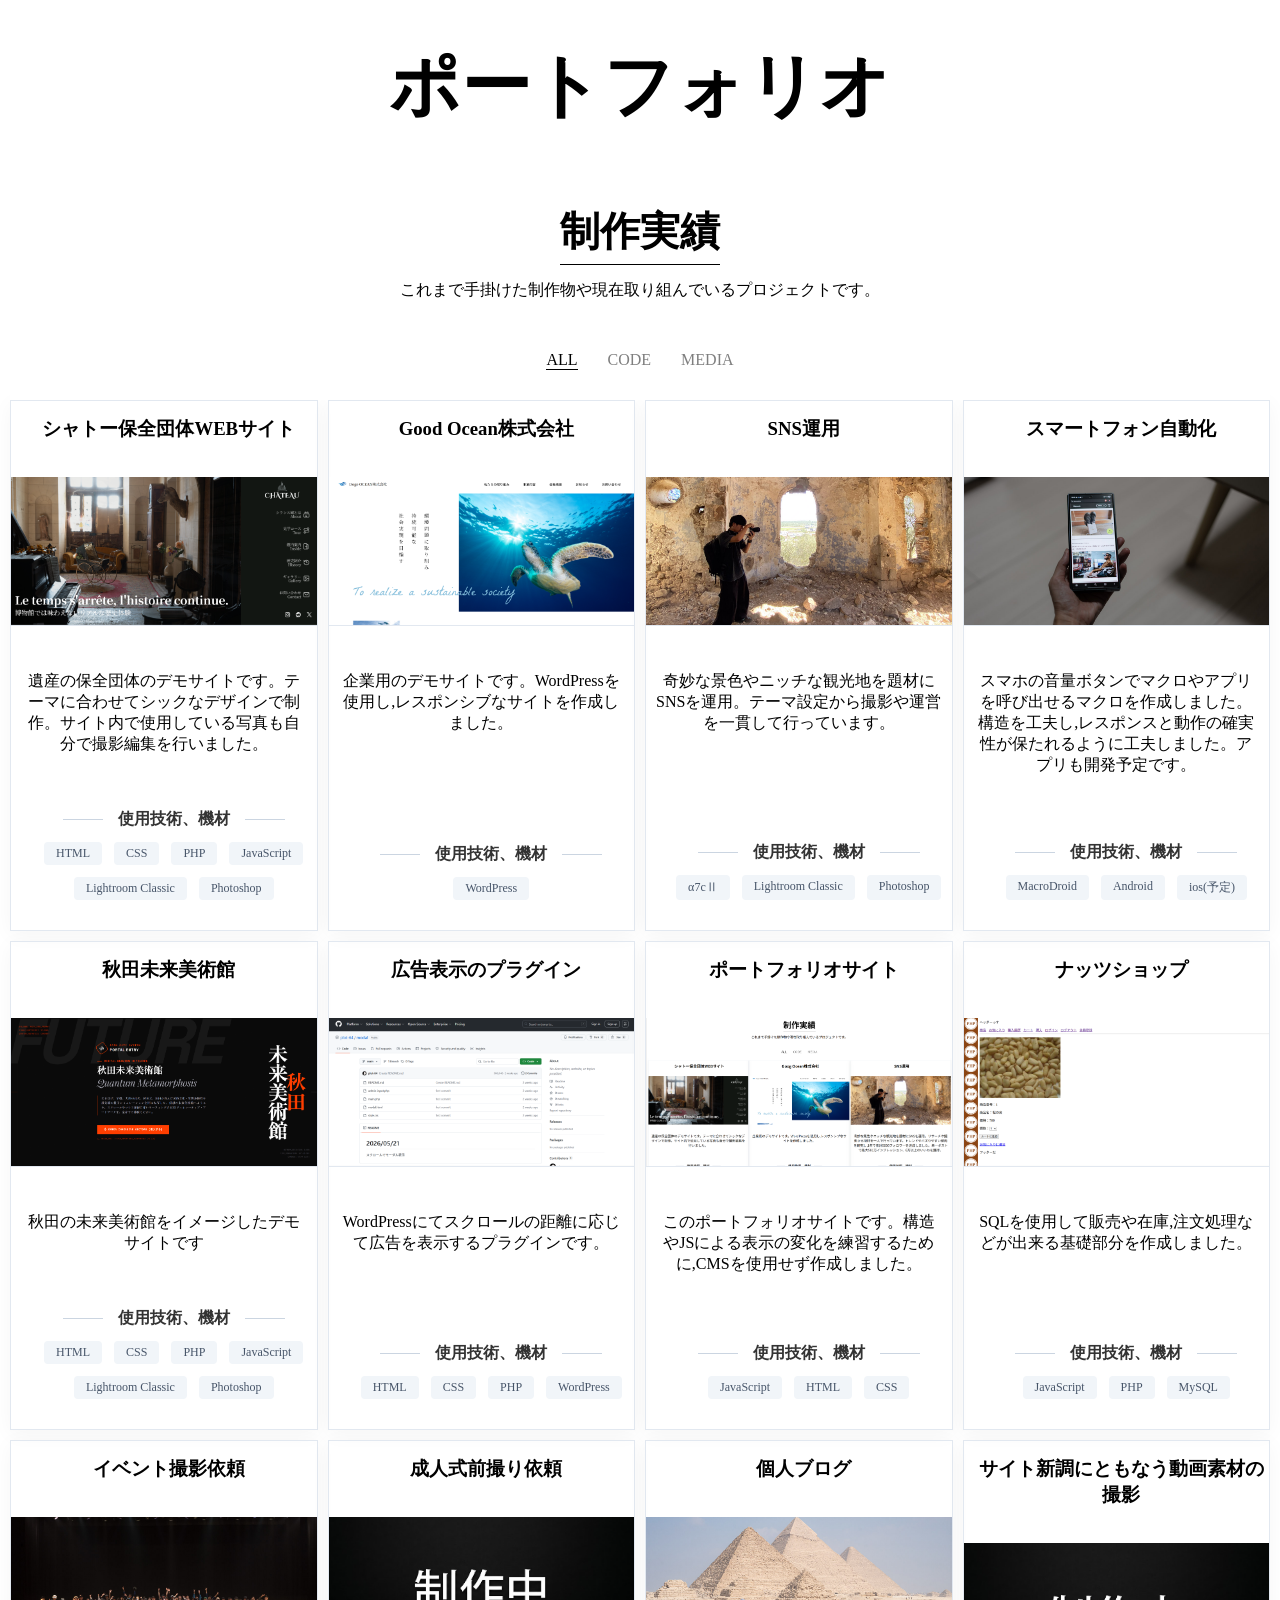
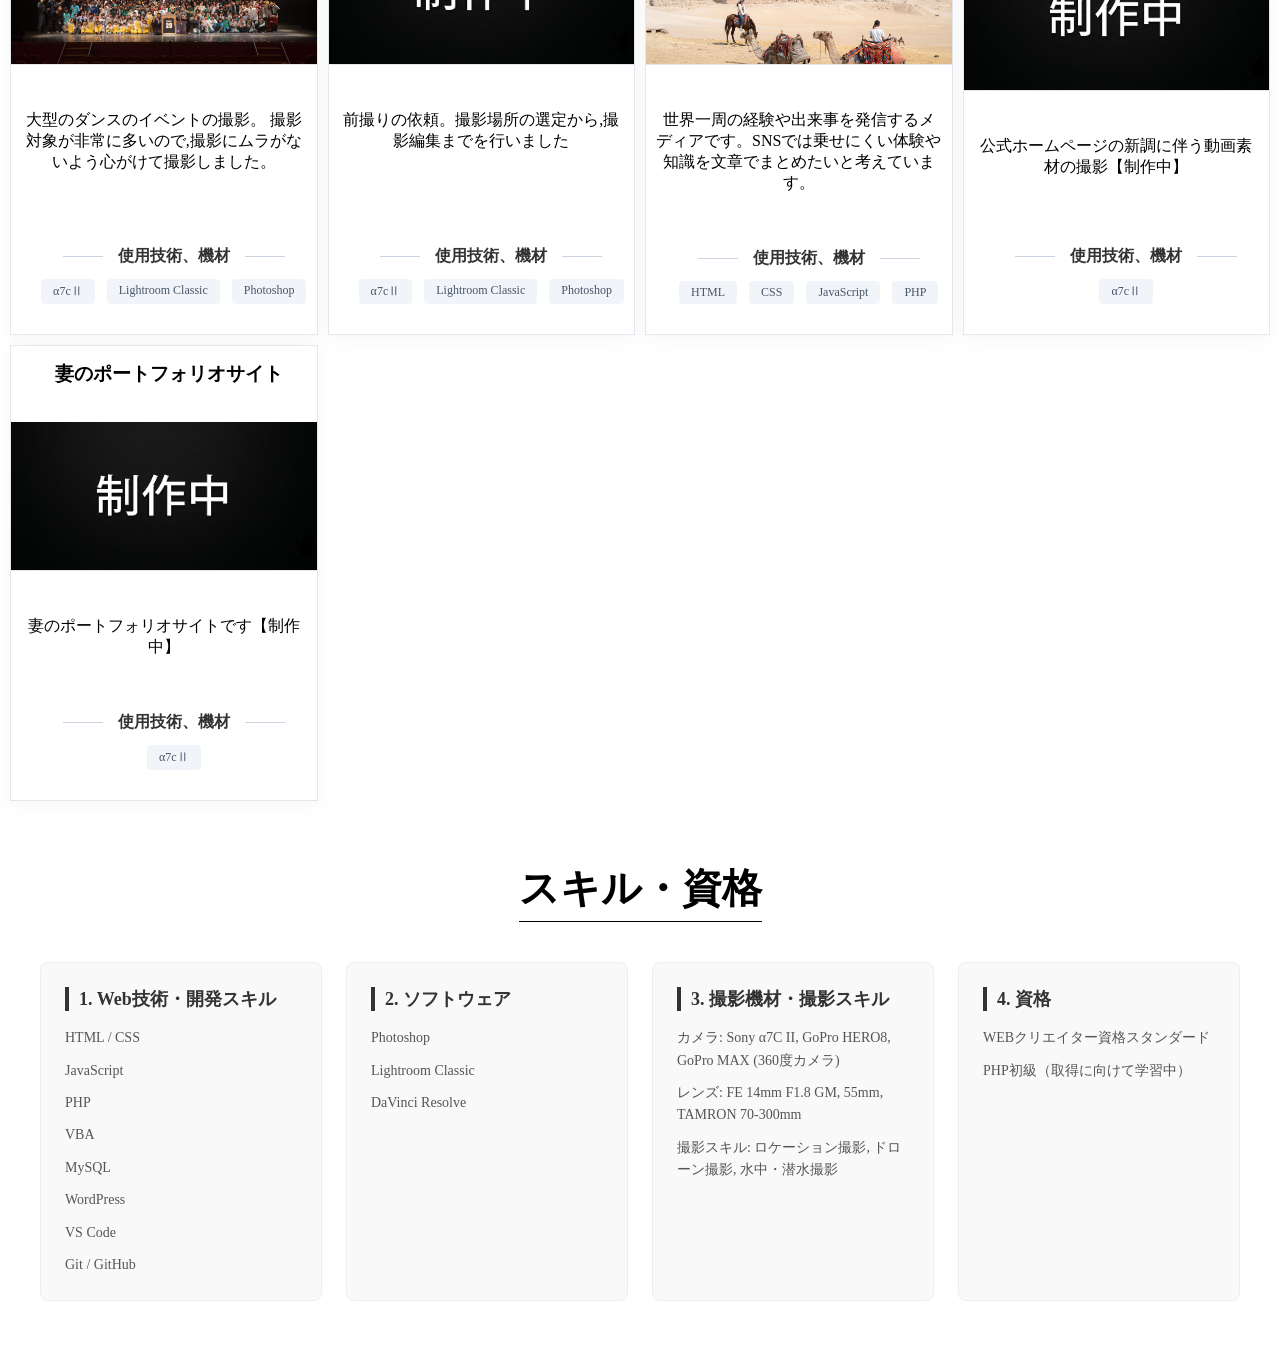
==== commit 159275d8: "美術館ついか" ====
--- a/index.html
+++ b/index.html
@@ -169,6 +169,42 @@
         </article>
         <!-- ------------------------------------------- -->
         <!-- ------------------------------------------- -->
+        <article class="works-item js-code js-media">
+          <h3 class="works-title">秋田未来美術館</h3>
+          <img class="item-img" src="images/works/秋田未来美術館.png" alt="">
+          <div class="textbox">
+            <p class="works-info">秋田の未来美術館をイメージしたデモサイトです</p>
+            <div class="tech-list">
+              <h4 class="tech">使用技術、機材</h4>
+              <ul>
+                <li>HTML</li>
+                <li>CSS</li>
+                <li>PHP</li>
+                <li>JavaScript</li>
+                <li>Lightroom Classic</li>
+                <li>Photoshop</li>
+              </ul>
+            </div>
+          </div>
+          
+          <div class="modal-box">
+            <!-- タイトルがくる -->
+            <ul class="links">
+              <li><a href="https://moodle.work/~kamisaka/秋田未来美術館/">WEBサイト</a></li>
+            </ul>
+            <!-- 写真が来る -->
+             <div class="modal-info">
+              <h4>概要</h4>
+              <p>遺産保護団体のデモサイトを作成しました。サイドバーを大きく動かすデザインや,内容に良く合うようシックなデザインを目指しました。</p>
+              <h4>制作範囲</h4>
+              <p>サイトのコンセプトから構造、デザインや素材の撮影編集まですべて一貫して行いました。PHPやJSによる表示の変化を練習するために,CMSを使用せず作成しました。</p>
+              <h4>機能</h4>
+              <p>JSでの動的デザイン　PHPでの予約フォーム　SQLでの予約管理(作成中)</p>
+             </div>
+          </div>
+        </article>
+        <!-- ------------------------------------------- -->
+        <!-- ------------------------------------------- -->
         <article class="works-item js-code">
           <h3 class="works-title">広告表示のプラグイン</h3>
           <img class="item-img" src="images/works/広告.png" alt="">
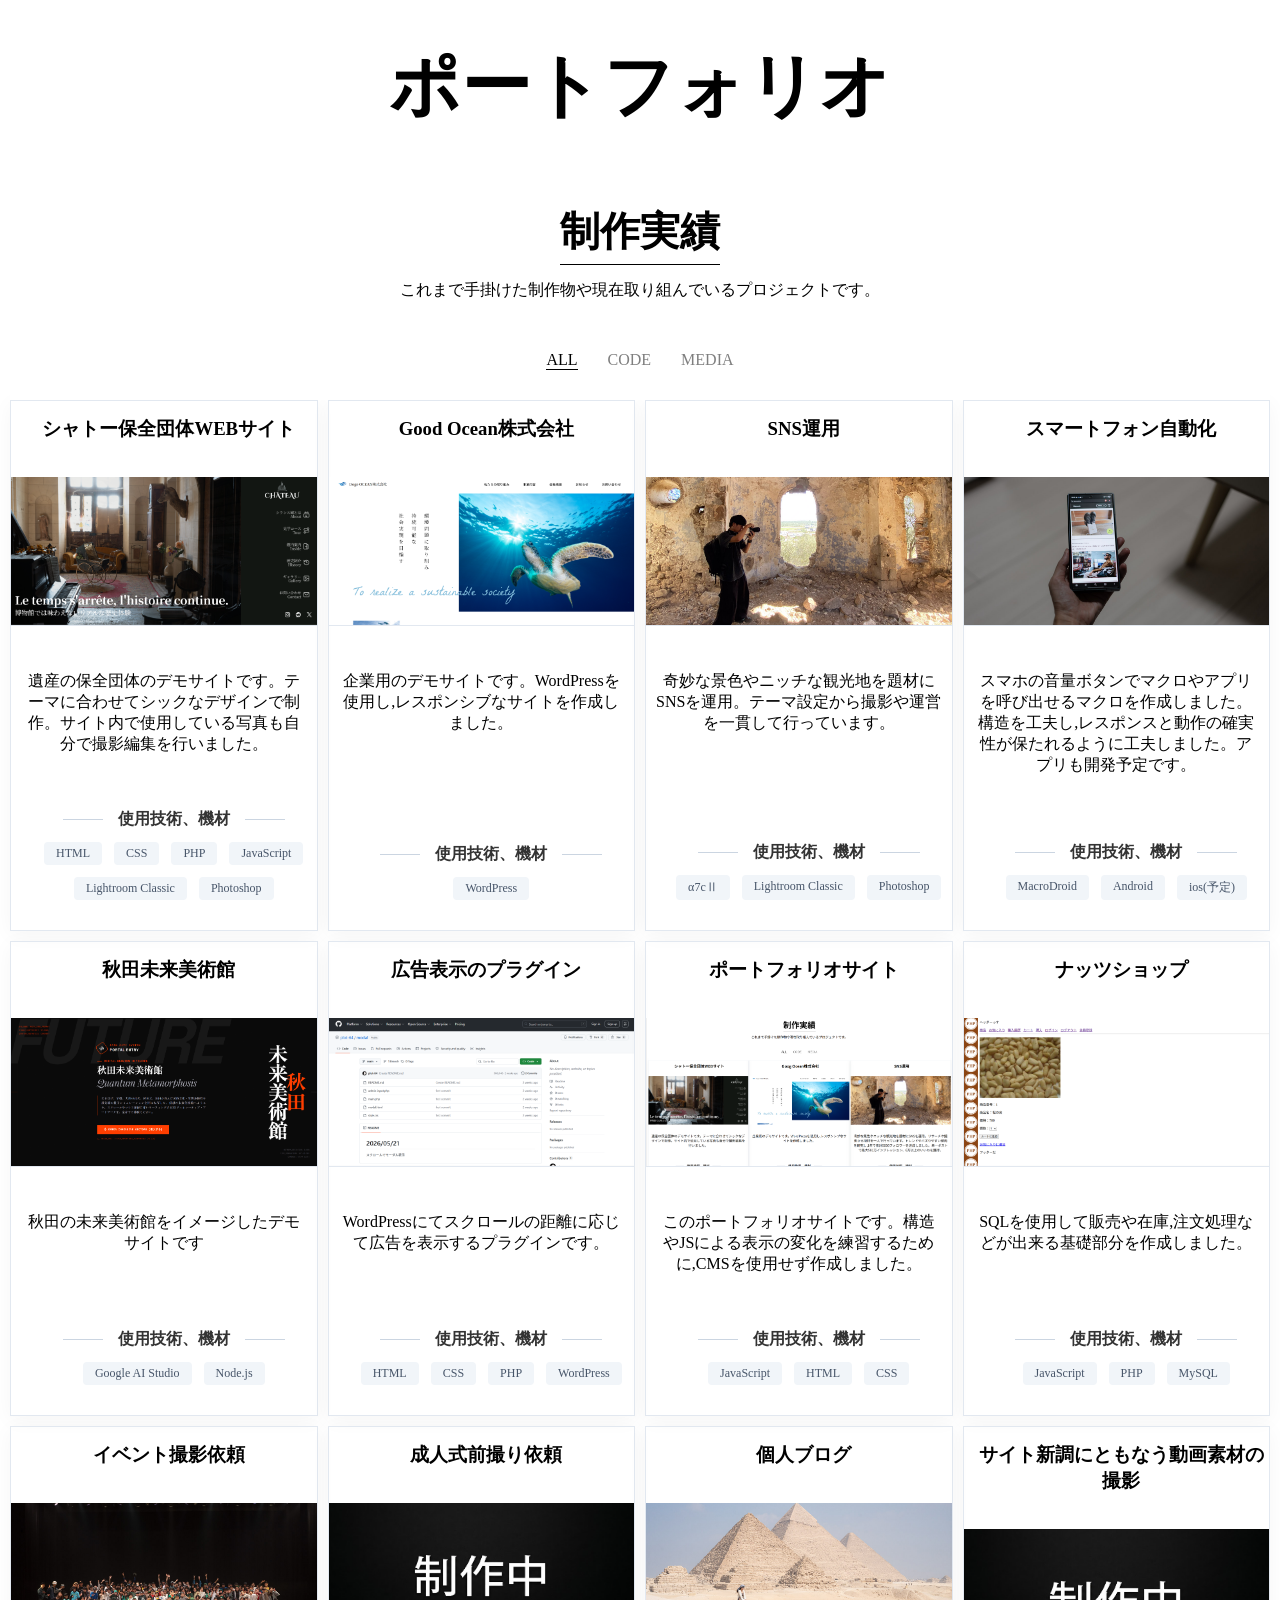
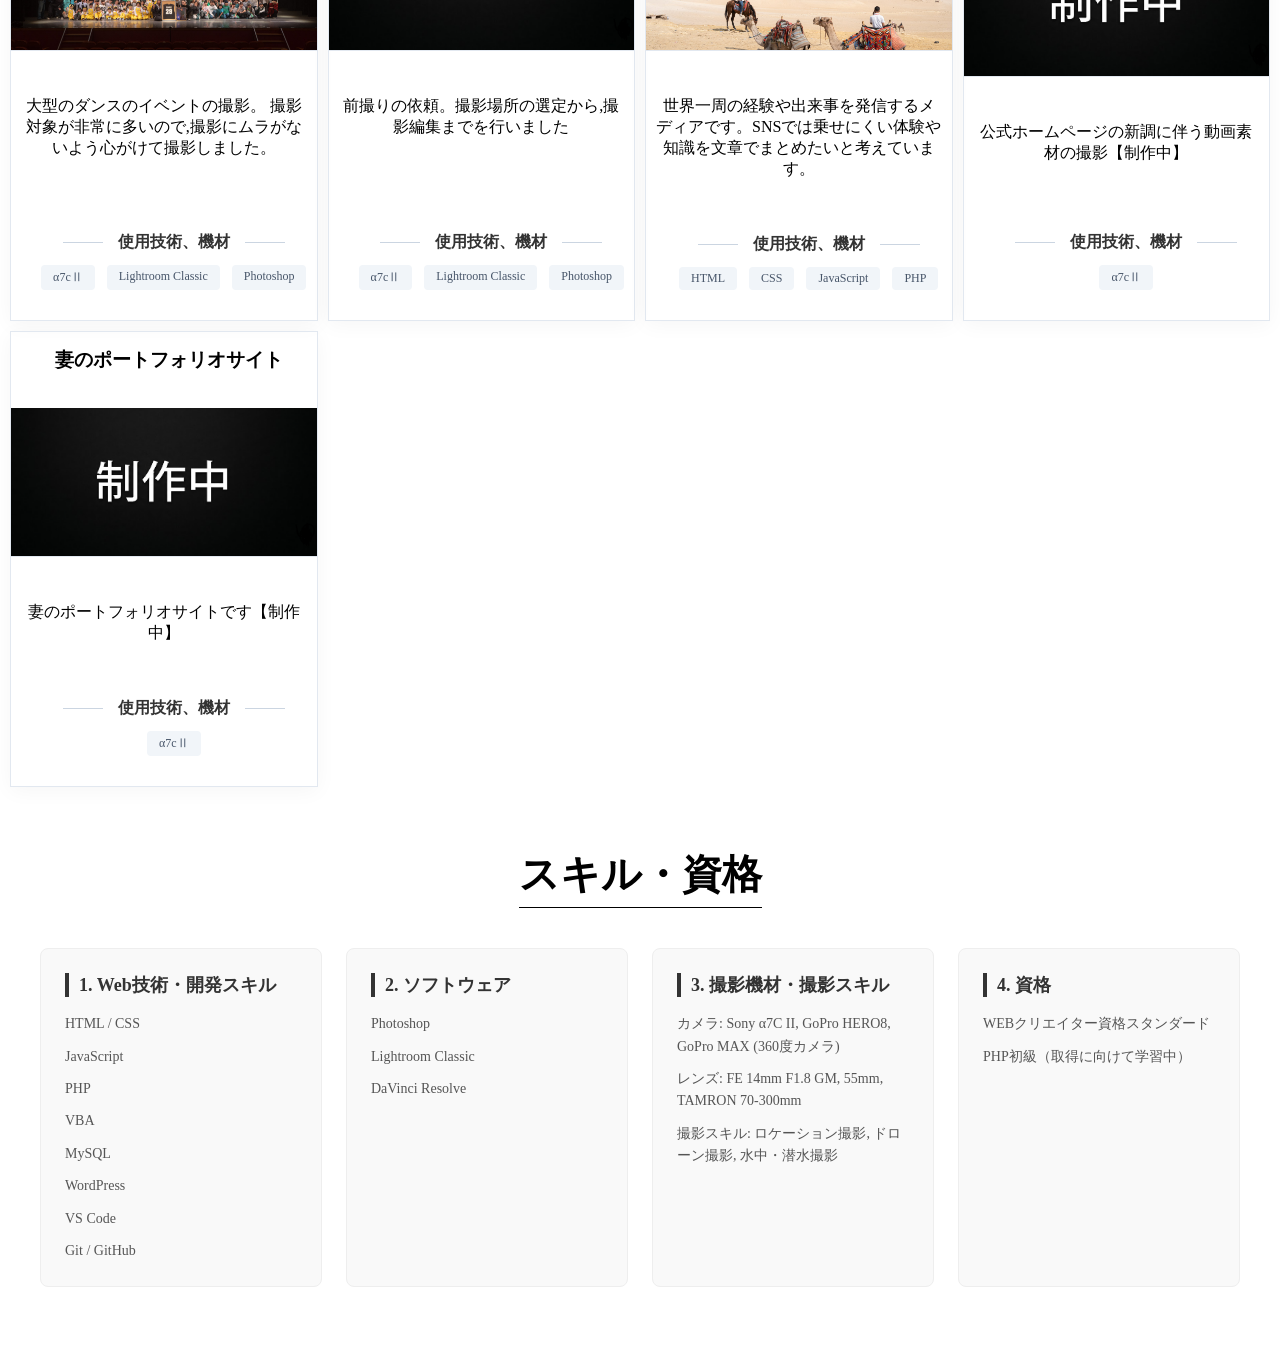
==== commit 77b929db: "修正" ====
--- a/index.html
+++ b/index.html
@@ -177,12 +177,8 @@
             <div class="tech-list">
               <h4 class="tech">使用技術、機材</h4>
               <ul>
-                <li>HTML</li>
-                <li>CSS</li>
-                <li>PHP</li>
-                <li>JavaScript</li>
-                <li>Lightroom Classic</li>
-                <li>Photoshop</li>
+                <li>Google AI Studio</li>
+                <li>Node.js</li>
               </ul>
             </div>
           </div>
@@ -195,11 +191,7 @@
             <!-- 写真が来る -->
              <div class="modal-info">
               <h4>概要</h4>
-              <p>遺産保護団体のデモサイトを作成しました。サイドバーを大きく動かすデザインや,内容に良く合うようシックなデザインを目指しました。</p>
-              <h4>制作範囲</h4>
-              <p>サイトのコンセプトから構造、デザインや素材の撮影編集まですべて一貫して行いました。PHPやJSによる表示の変化を練習するために,CMSを使用せず作成しました。</p>
-              <h4>機能</h4>
-              <p>JSでの動的デザイン　PHPでの予約フォーム　SQLでの予約管理(作成中)</p>
+              <p>最新技術を駆使して,ノーコード開発を行いました。どこまでのクオリティの素材を生み出し、それをどうWebデザインに落とし込めるか」をテーマに掲げた実験的サイトです。</p>
              </div>
           </div>
         </article>
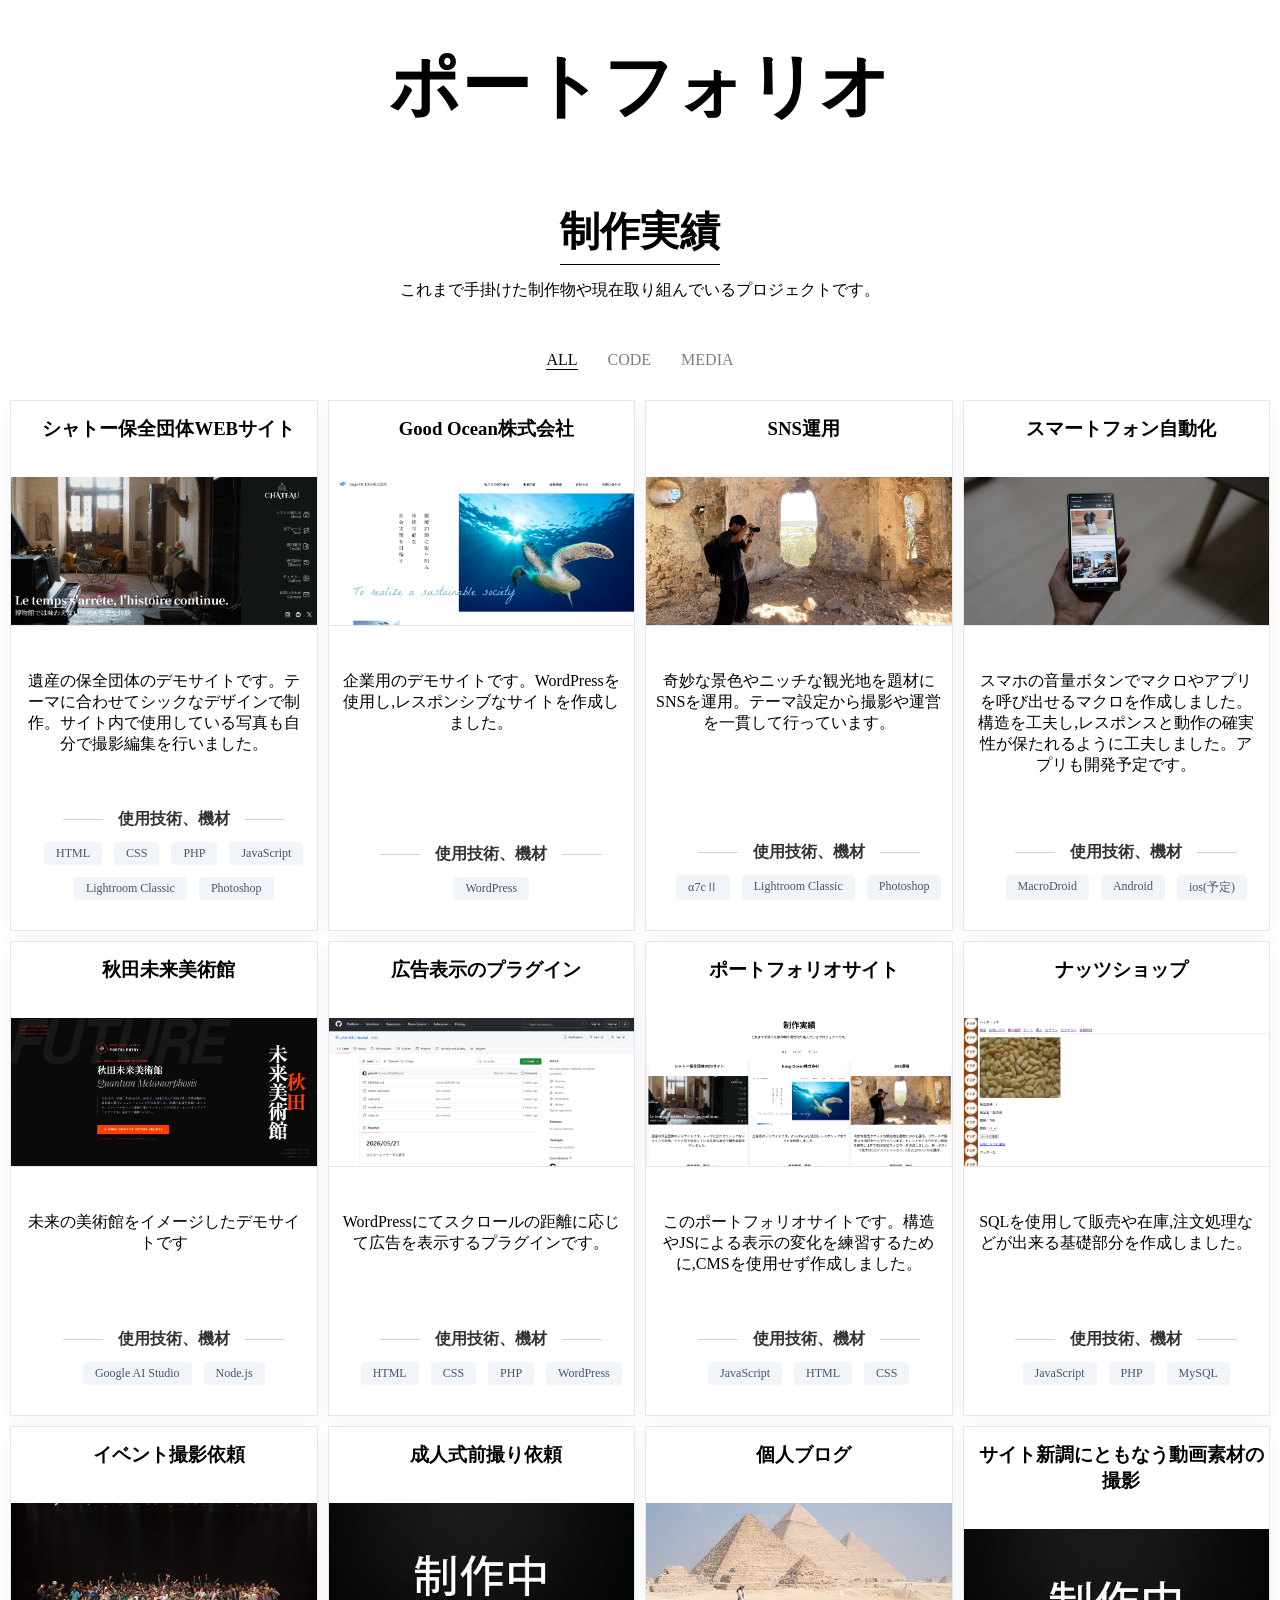
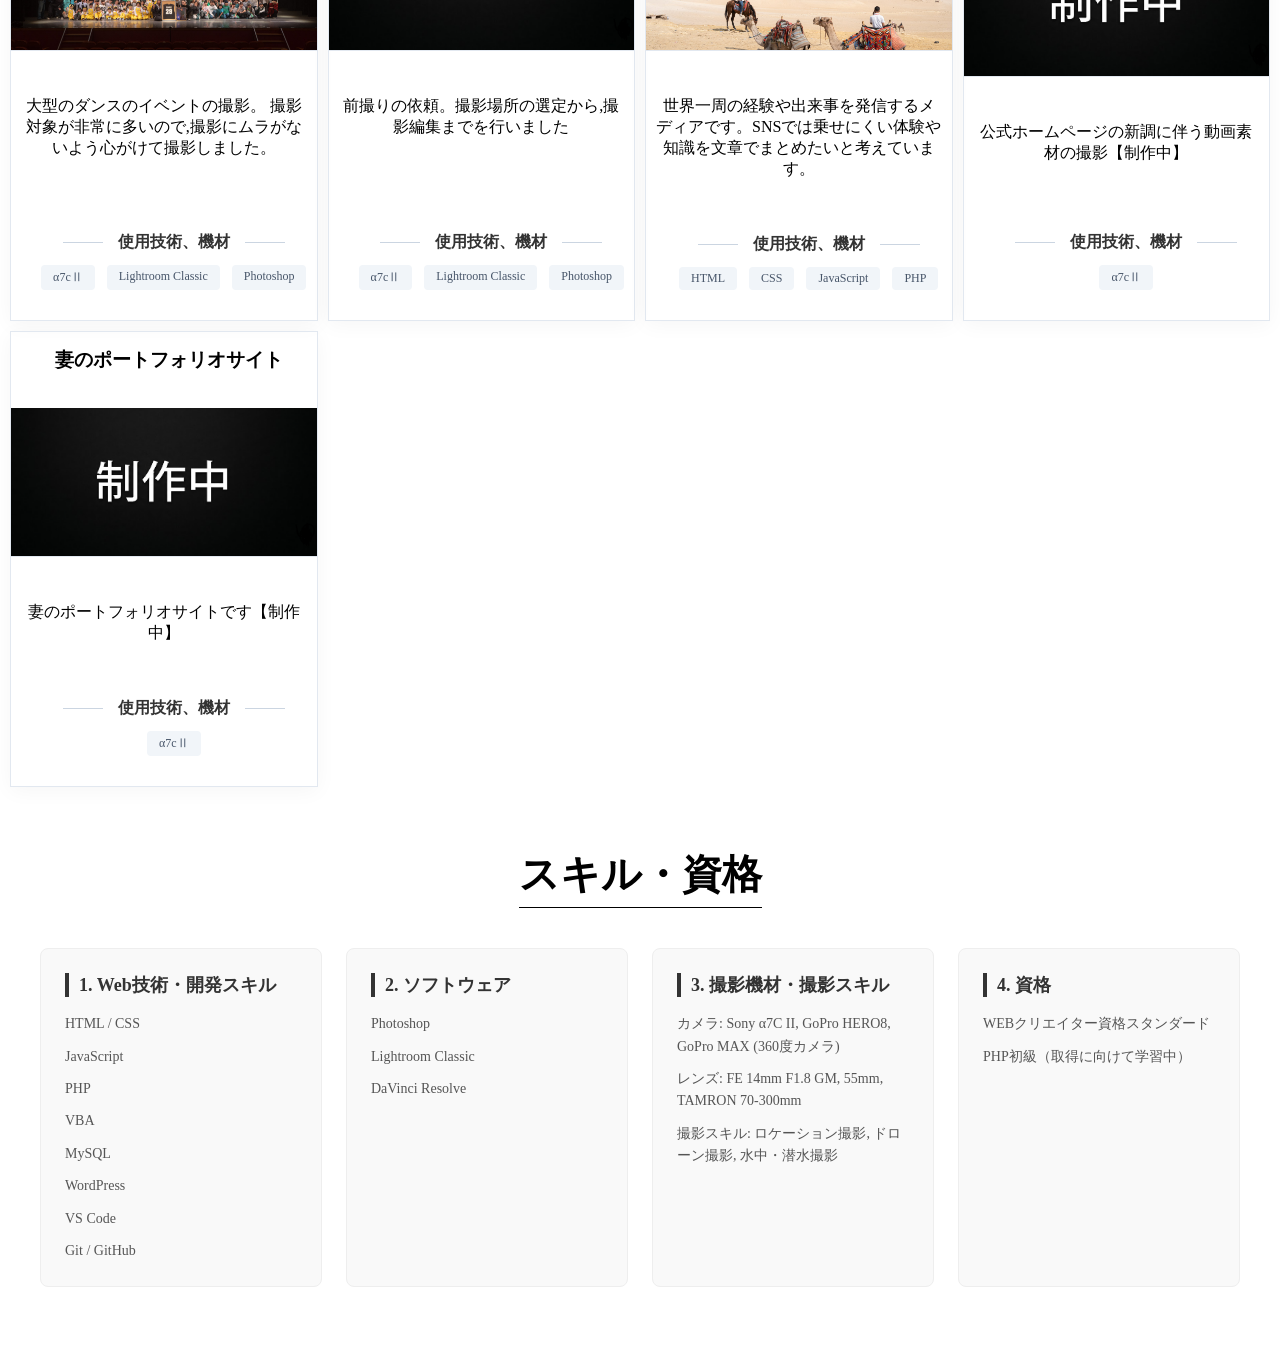
==== commit 5844b420: "修正" ====
--- a/index.html
+++ b/index.html
@@ -173,7 +173,7 @@
           <h3 class="works-title">秋田未来美術館</h3>
           <img class="item-img" src="images/works/秋田未来美術館.png" alt="">
           <div class="textbox">
-            <p class="works-info">秋田の未来美術館をイメージしたデモサイトです</p>
+            <p class="works-info">未来の美術館をイメージしたデモサイトです</p>
             <div class="tech-list">
               <h4 class="tech">使用技術、機材</h4>
               <ul>
@@ -191,7 +191,7 @@
             <!-- 写真が来る -->
              <div class="modal-info">
               <h4>概要</h4>
-              <p>最新技術を駆使して,ノーコード開発を行いました。どこまでのクオリティの素材を生み出し、それをどうWebデザインに落とし込めるか」をテーマに掲げた実験的サイトです。</p>
+              <p>最新技術を駆使して,ノーコード開発を行いました。どこまでのクオリティの素材を生み出し、それをどうWebデザインに落とし込めるか」をテーマに掲げた実験的サイトです。作成後、Node.jsを使用して本番公開用のファイルにビルドしました。</p>
              </div>
           </div>
         </article>
